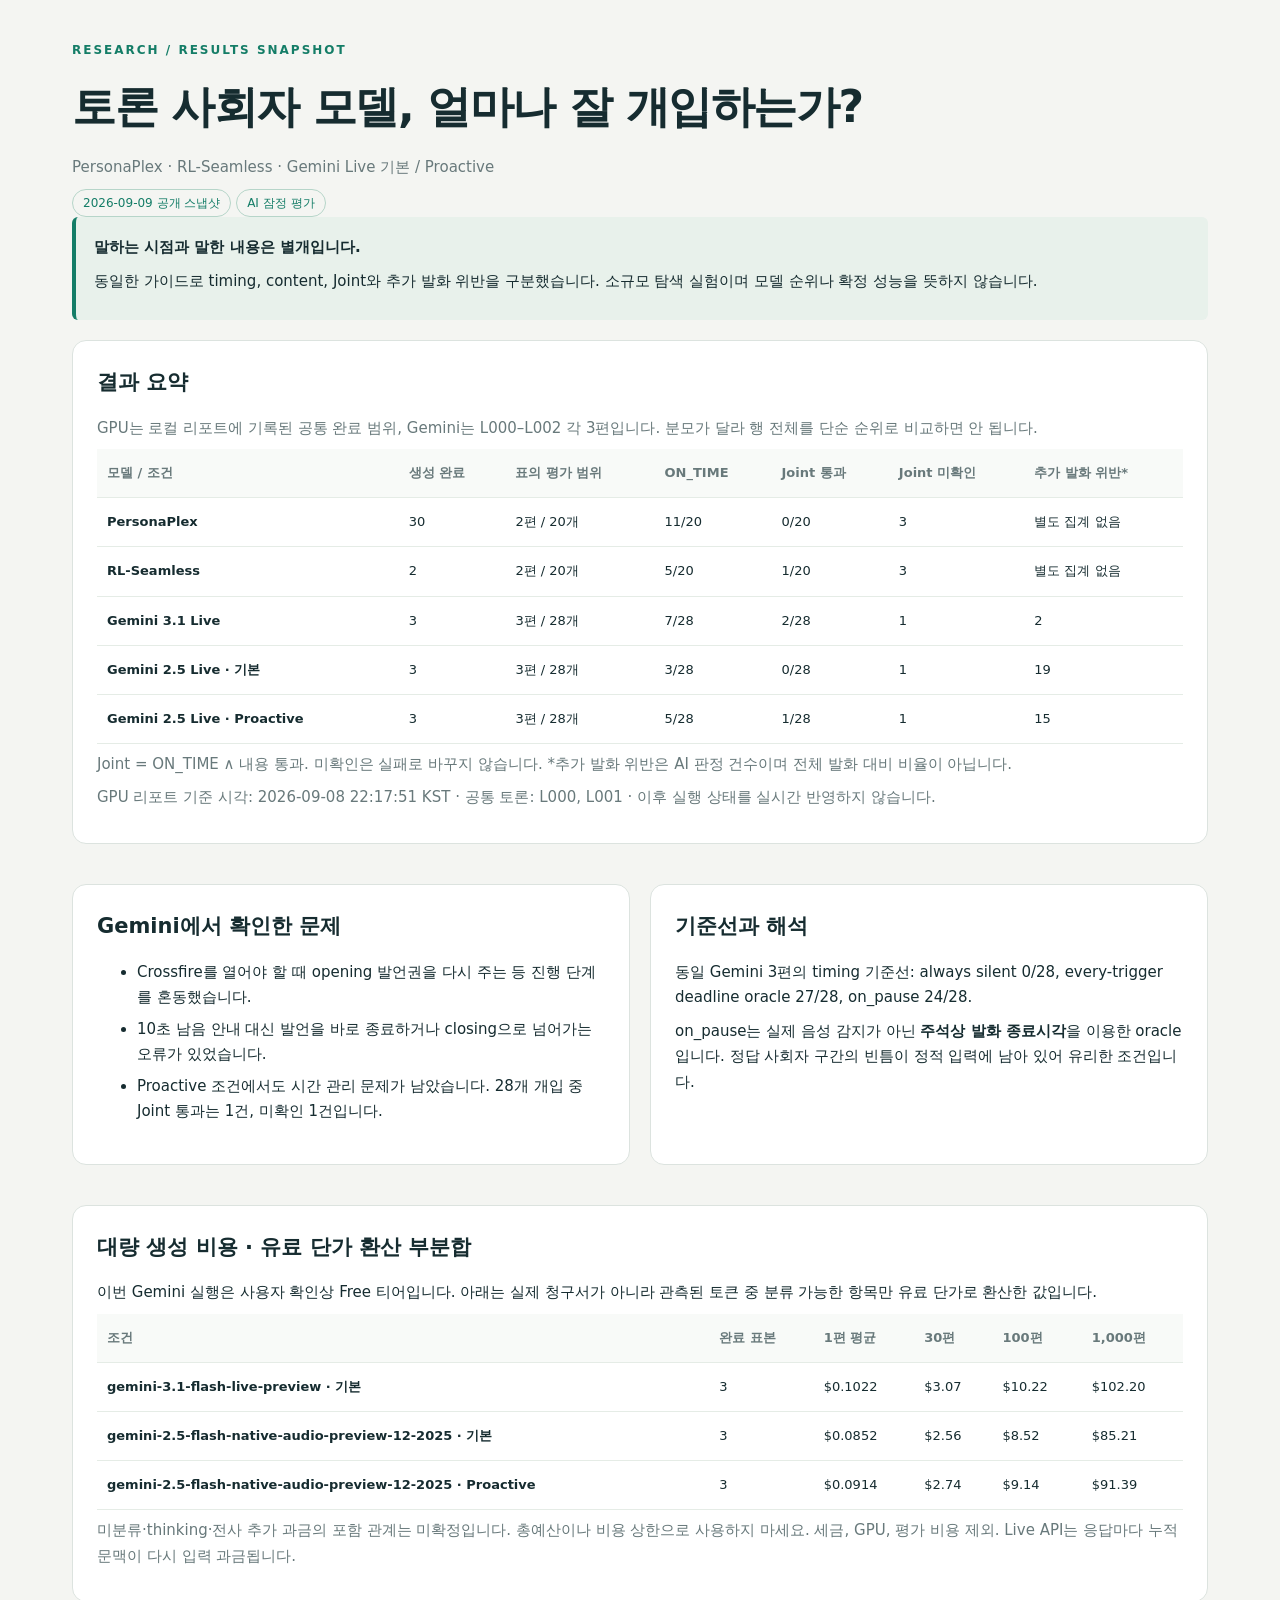
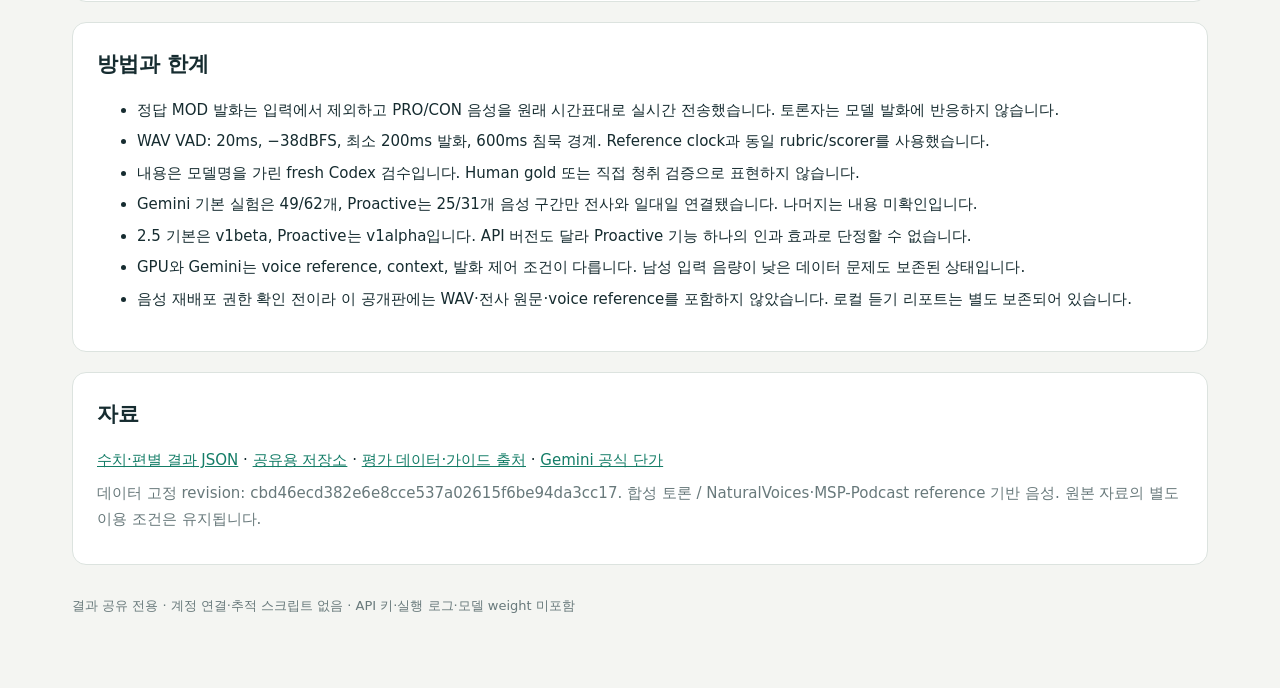
==== index.html @ c42e0017 "Publish provisional moderator evaluation results" ====
<!doctype html><html lang="ko"><head><meta charset="utf-8"><meta name="viewport" content="width=device-width,initial-scale=1"><meta name="description" content="토론 사회자 음성 모델 평가 결과: PersonaPlex, RL-Seamless, Gemini Live와 Proactive 비교"><title>Moderator Audio Eval · 연구 결과</title><style>
:root{color-scheme:light}*{box-sizing:border-box}body{margin:0;background:#f4f5f2;color:#162c30;font:15px/1.7 system-ui,-apple-system,sans-serif}main{max-width:1180px;margin:auto;padding:40px 22px}h1{font-size:clamp(28px,5vw,44px);letter-spacing:-1.4px;margin:10px 0}h2{font-size:21px;margin:0 0 15px}h3{margin:8px 0}.eyebrow{color:#147d67;letter-spacing:2px;font-size:12px;font-weight:800}.muted{color:#68797b}.panel{background:white;border:1px solid #dce3df;border-radius:14px;padding:24px;margin:20px 0}.notice{background:#e8f1eb;border-left:4px solid #147d67;padding:18px;border-radius:6px}.scroll{overflow:auto}table{border-collapse:collapse;width:100%;font-size:13px}th,td{text-align:left;padding:13px 10px;border-bottom:1px solid #e5ece6;white-space:nowrap}thead{color:#68797b;background:#f8faf8}.grid{display:grid;grid-template-columns:1fr 1fr;gap:20px}a{color:#147d67}p{margin:8px 0}li{margin:6px 0}.tag{display:inline-block;border:1px solid #b6d5c9;padding:3px 10px;border-radius:20px;font-size:12px;color:#147d67}footer{font-size:13px;color:#68797b;margin:30px 0}@media(max-width:700px){.grid{grid-template-columns:1fr}.panel{padding:17px}main{padding:24px 14px}}
</style></head><body><main><header><div class="eyebrow">RESEARCH / RESULTS SNAPSHOT</div><h1>토론 사회자 모델, 얼마나 잘 개입하는가?</h1><p class="muted">PersonaPlex · RL-Seamless · Gemini Live 기본 / Proactive</p><span class="tag">2026-09-09 공개 스냅샷</span> <span class="tag">AI 잠정 평가</span></header>
<section class="notice"><strong>말하는 시점과 말한 내용은 별개입니다.</strong><p>동일한 가이드로 timing, content, Joint와 추가 발화 위반을 구분했습니다. 소규모 탐색 실험이며 모델 순위나 확정 성능을 뜻하지 않습니다.</p></section>
<section class="panel"><h2>결과 요약</h2><p class="muted">GPU는 로컬 리포트에 기록된 공통 완료 범위, Gemini는 L000–L002 각 3편입니다. 분모가 달라 행 전체를 단순 순위로 비교하면 안 됩니다.</p><div class="scroll"><table><thead><tr><th>모델 / 조건</th><th>생성 완료</th><th>표의 평가 범위</th><th>ON_TIME</th><th>Joint 통과</th><th>Joint 미확인</th><th>추가 발화 위반*</th></tr></thead><tbody><tr><th>PersonaPlex</th><td>30</td><td>2편 / 20개</td><td>11/20</td><td>0/20</td><td>3</td><td>별도 집계 없음</td></tr><tr><th>RL-Seamless</th><td>2</td><td>2편 / 20개</td><td>5/20</td><td>1/20</td><td>3</td><td>별도 집계 없음</td></tr><tr><th>Gemini 3.1 Live</th><td>3</td><td>3편 / 28개</td><td>7/28</td><td>2/28</td><td>1</td><td>2</td></tr><tr><th>Gemini 2.5 Live · 기본</th><td>3</td><td>3편 / 28개</td><td>3/28</td><td>0/28</td><td>1</td><td>19</td></tr><tr><th>Gemini 2.5 Live · Proactive</th><td>3</td><td>3편 / 28개</td><td>5/28</td><td>1/28</td><td>1</td><td>15</td></tr></tbody></table></div><p class="muted">Joint = ON_TIME ∧ 내용 통과. 미확인은 실패로 바꾸지 않습니다. *추가 발화 위반은 AI 판정 건수이며 전체 발화 대비 비율이 아닙니다.</p><p class="muted">GPU 리포트 기준 시각: 2026-09-08 22:17:51 KST · 공통 토론: L000, L001 · 이후 실행 상태를 실시간 반영하지 않습니다.</p></section>
<div class="grid"><section class="panel"><h2>Gemini에서 확인한 문제</h2><ul><li>Crossfire를 열어야 할 때 opening 발언권을 다시 주는 등 진행 단계를 혼동했습니다.</li><li>10초 남음 안내 대신 발언을 바로 종료하거나 closing으로 넘어가는 오류가 있었습니다.</li><li>Proactive 조건에서도 시간 관리 문제가 남았습니다. 28개 개입 중 Joint 통과는 1건, 미확인 1건입니다.</li></ul></section><section class="panel"><h2>기준선과 해석</h2><p>동일 Gemini 3편의 timing 기준선: always silent 0/28, every-trigger deadline oracle 27/28, on_pause 24/28.</p><p>on_pause는 실제 음성 감지가 아닌 <strong>주석상 발화 종료시각</strong>을 이용한 oracle입니다. 정답 사회자 구간의 빈틈이 정적 입력에 남아 있어 유리한 조건입니다.</p></section></div>
<section class="panel"><h2>대량 생성 비용 · 유료 단가 환산 부분합</h2><p>이번 Gemini 실행은 사용자 확인상 Free 티어입니다. 아래는 실제 청구서가 아니라 관측된 토큰 중 분류 가능한 항목만 유료 단가로 환산한 값입니다.</p><div class="scroll"><table><thead><tr><th>조건</th><th>완료 표본</th><th>1편 평균</th><th>30편</th><th>100편</th><th>1,000편</th></tr></thead><tbody><tr><th>gemini-3.1-flash-live-preview · 기본</th><td>3</td><td>$0.1022</td><td>$3.07</td><td>$10.22</td><td>$102.20</td></tr><tr><th>gemini-2.5-flash-native-audio-preview-12-2025 · 기본</th><td>3</td><td>$0.0852</td><td>$2.56</td><td>$8.52</td><td>$85.21</td></tr><tr><th>gemini-2.5-flash-native-audio-preview-12-2025 · Proactive</th><td>3</td><td>$0.0914</td><td>$2.74</td><td>$9.14</td><td>$91.39</td></tr></tbody></table></div><p class="muted">미분류·thinking·전사 추가 과금의 포함 관계는 미확정입니다. 총예산이나 비용 상한으로 사용하지 마세요. 세금, GPU, 평가 비용 제외. Live API는 응답마다 누적 문맥이 다시 입력 과금됩니다.</p></section>
<section class="panel"><h2>방법과 한계</h2><ul><li>정답 MOD 발화는 입력에서 제외하고 PRO/CON 음성을 원래 시간표대로 실시간 전송했습니다. 토론자는 모델 발화에 반응하지 않습니다.</li><li>WAV VAD: 20ms, −38dBFS, 최소 200ms 발화, 600ms 침묵 경계. Reference clock과 동일 rubric/scorer를 사용했습니다.</li><li>내용은 모델명을 가린 fresh Codex 검수입니다. Human gold 또는 직접 청취 검증으로 표현하지 않습니다.</li><li>Gemini 기본 실험은 49/62개, Proactive는 25/31개 음성 구간만 전사와 일대일 연결됐습니다. 나머지는 내용 미확인입니다.</li><li>2.5 기본은 v1beta, Proactive는 v1alpha입니다. API 버전도 달라 Proactive 기능 하나의 인과 효과로 단정할 수 없습니다.</li><li>GPU와 Gemini는 voice reference, context, 발화 제어 조건이 다릅니다. 남성 입력 음량이 낮은 데이터 문제도 보존된 상태입니다.</li><li>음성 재배포 권한 확인 전이라 이 공개판에는 WAV·전사 원문·voice reference를 포함하지 않았습니다. 로컬 듣기 리포트는 별도 보존되어 있습니다.</li></ul></section>
<section class="panel"><h2>자료</h2><p><a href="results.json">수치·편별 결과 JSON</a> · <a href="https://github.com/yoonjune/moderator-audio-eval">공유용 저장소</a> · <a href="https://github.com/yoonjune/debate-taxonomy-generator">평가 데이터·가이드 출처</a> · <a href="https://ai.google.dev/gemini-api/docs/pricing">Gemini 공식 단가</a></p><p class="muted">데이터 고정 revision: cbd46ecd382e6e8cce537a02615f6be94da3cc17. 합성 토론 / NaturalVoices·MSP-Podcast reference 기반 음성. 원본 자료의 별도 이용 조건은 유지됩니다.</p></section><footer>결과 공유 전용 · 계정 연결·추적 스크립트 없음 · API 키·실행 로그·모델 weight 미포함</footer></main></body></html>
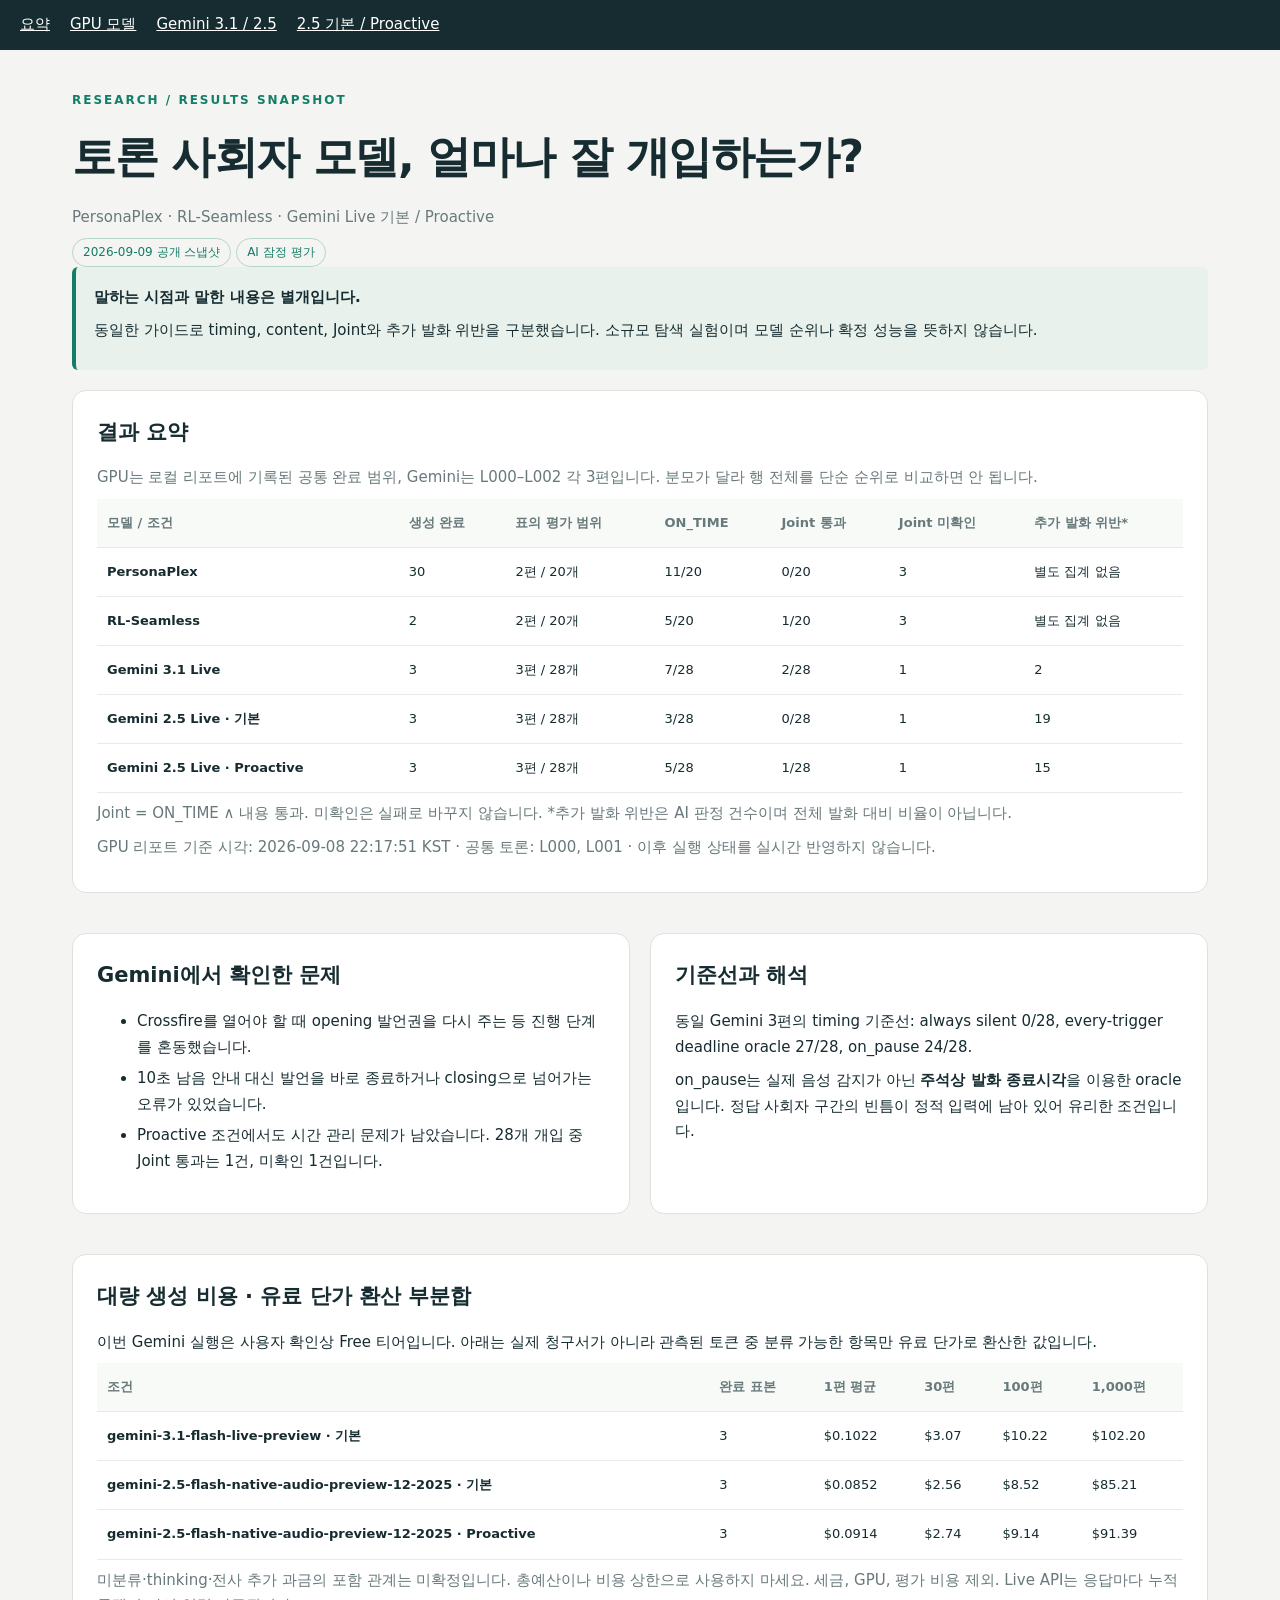
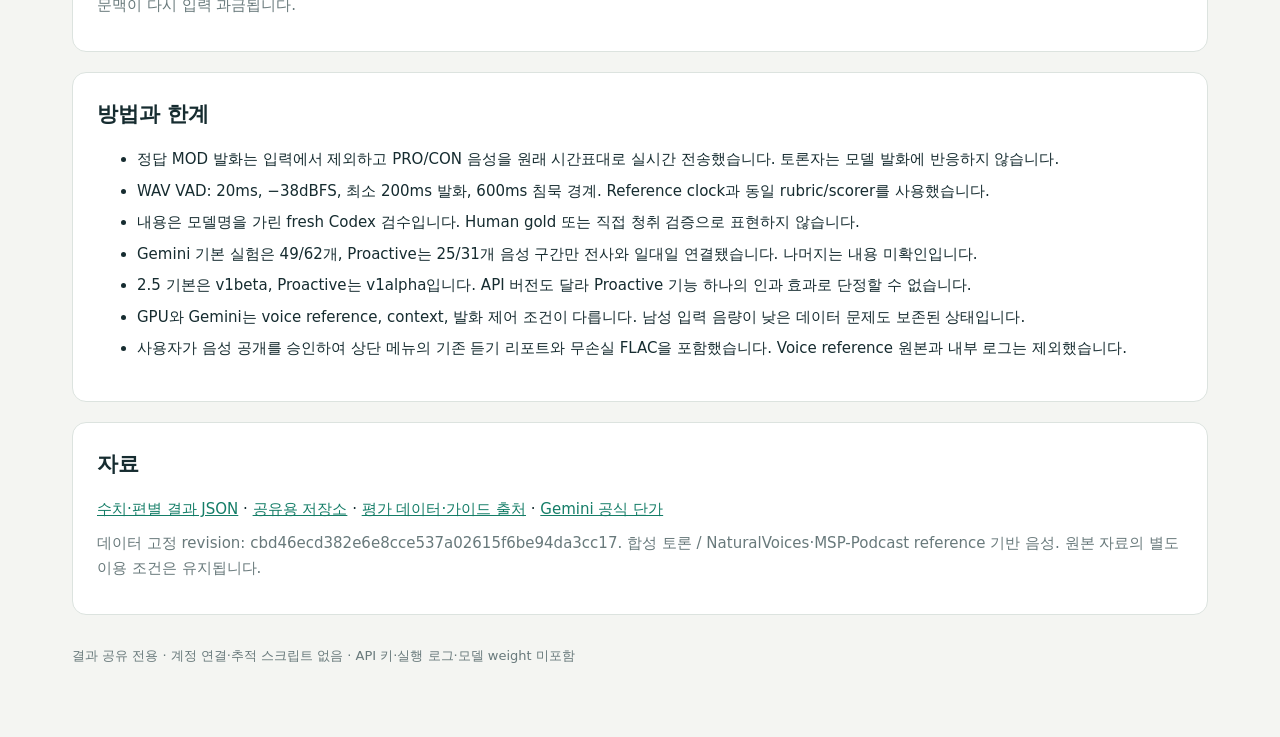
==== commit 474d01de: "Add audio listening reports with navigation and lossless playback assets" ====
--- a/index.html
+++ b/index.html
@@ -1,9 +1,9 @@
 <!doctype html><html lang="ko"><head><meta charset="utf-8"><meta name="viewport" content="width=device-width,initial-scale=1"><meta name="description" content="토론 사회자 음성 모델 평가 결과: PersonaPlex, RL-Seamless, Gemini Live와 Proactive 비교"><title>Moderator Audio Eval · 연구 결과</title><style>
 :root{color-scheme:light}*{box-sizing:border-box}body{margin:0;background:#f4f5f2;color:#162c30;font:15px/1.7 system-ui,-apple-system,sans-serif}main{max-width:1180px;margin:auto;padding:40px 22px}h1{font-size:clamp(28px,5vw,44px);letter-spacing:-1.4px;margin:10px 0}h2{font-size:21px;margin:0 0 15px}h3{margin:8px 0}.eyebrow{color:#147d67;letter-spacing:2px;font-size:12px;font-weight:800}.muted{color:#68797b}.panel{background:white;border:1px solid #dce3df;border-radius:14px;padding:24px;margin:20px 0}.notice{background:#e8f1eb;border-left:4px solid #147d67;padding:18px;border-radius:6px}.scroll{overflow:auto}table{border-collapse:collapse;width:100%;font-size:13px}th,td{text-align:left;padding:13px 10px;border-bottom:1px solid #e5ece6;white-space:nowrap}thead{color:#68797b;background:#f8faf8}.grid{display:grid;grid-template-columns:1fr 1fr;gap:20px}a{color:#147d67}p{margin:8px 0}li{margin:6px 0}.tag{display:inline-block;border:1px solid #b6d5c9;padding:3px 10px;border-radius:20px;font-size:12px;color:#147d67}footer{font-size:13px;color:#68797b;margin:30px 0}@media(max-width:700px){.grid{grid-template-columns:1fr}.panel{padding:17px}main{padding:24px 14px}}
-</style></head><body><main><header><div class="eyebrow">RESEARCH / RESULTS SNAPSHOT</div><h1>토론 사회자 모델, 얼마나 잘 개입하는가?</h1><p class="muted">PersonaPlex · RL-Seamless · Gemini Live 기본 / Proactive</p><span class="tag">2026-09-09 공개 스냅샷</span> <span class="tag">AI 잠정 평가</span></header>
+</style></head><body><nav style="padding:12px 20px;background:#162c30;display:flex;gap:20px;flex-wrap:wrap"><a style="color:white" href="index.html">요약</a><a style="color:white" href="gpu.html">GPU 모델</a><a style="color:white" href="gemini.html">Gemini 3.1 / 2.5</a><a style="color:white" href="proactive.html">2.5 기본 / Proactive</a></nav><main><header><div class="eyebrow">RESEARCH / RESULTS SNAPSHOT</div><h1>토론 사회자 모델, 얼마나 잘 개입하는가?</h1><p class="muted">PersonaPlex · RL-Seamless · Gemini Live 기본 / Proactive</p><span class="tag">2026-09-09 공개 스냅샷</span> <span class="tag">AI 잠정 평가</span></header>
 <section class="notice"><strong>말하는 시점과 말한 내용은 별개입니다.</strong><p>동일한 가이드로 timing, content, Joint와 추가 발화 위반을 구분했습니다. 소규모 탐색 실험이며 모델 순위나 확정 성능을 뜻하지 않습니다.</p></section>
 <section class="panel"><h2>결과 요약</h2><p class="muted">GPU는 로컬 리포트에 기록된 공통 완료 범위, Gemini는 L000–L002 각 3편입니다. 분모가 달라 행 전체를 단순 순위로 비교하면 안 됩니다.</p><div class="scroll"><table><thead><tr><th>모델 / 조건</th><th>생성 완료</th><th>표의 평가 범위</th><th>ON_TIME</th><th>Joint 통과</th><th>Joint 미확인</th><th>추가 발화 위반*</th></tr></thead><tbody><tr><th>PersonaPlex</th><td>30</td><td>2편 / 20개</td><td>11/20</td><td>0/20</td><td>3</td><td>별도 집계 없음</td></tr><tr><th>RL-Seamless</th><td>2</td><td>2편 / 20개</td><td>5/20</td><td>1/20</td><td>3</td><td>별도 집계 없음</td></tr><tr><th>Gemini 3.1 Live</th><td>3</td><td>3편 / 28개</td><td>7/28</td><td>2/28</td><td>1</td><td>2</td></tr><tr><th>Gemini 2.5 Live · 기본</th><td>3</td><td>3편 / 28개</td><td>3/28</td><td>0/28</td><td>1</td><td>19</td></tr><tr><th>Gemini 2.5 Live · Proactive</th><td>3</td><td>3편 / 28개</td><td>5/28</td><td>1/28</td><td>1</td><td>15</td></tr></tbody></table></div><p class="muted">Joint = ON_TIME ∧ 내용 통과. 미확인은 실패로 바꾸지 않습니다. *추가 발화 위반은 AI 판정 건수이며 전체 발화 대비 비율이 아닙니다.</p><p class="muted">GPU 리포트 기준 시각: 2026-09-08 22:17:51 KST · 공통 토론: L000, L001 · 이후 실행 상태를 실시간 반영하지 않습니다.</p></section>
 <div class="grid"><section class="panel"><h2>Gemini에서 확인한 문제</h2><ul><li>Crossfire를 열어야 할 때 opening 발언권을 다시 주는 등 진행 단계를 혼동했습니다.</li><li>10초 남음 안내 대신 발언을 바로 종료하거나 closing으로 넘어가는 오류가 있었습니다.</li><li>Proactive 조건에서도 시간 관리 문제가 남았습니다. 28개 개입 중 Joint 통과는 1건, 미확인 1건입니다.</li></ul></section><section class="panel"><h2>기준선과 해석</h2><p>동일 Gemini 3편의 timing 기준선: always silent 0/28, every-trigger deadline oracle 27/28, on_pause 24/28.</p><p>on_pause는 실제 음성 감지가 아닌 <strong>주석상 발화 종료시각</strong>을 이용한 oracle입니다. 정답 사회자 구간의 빈틈이 정적 입력에 남아 있어 유리한 조건입니다.</p></section></div>
 <section class="panel"><h2>대량 생성 비용 · 유료 단가 환산 부분합</h2><p>이번 Gemini 실행은 사용자 확인상 Free 티어입니다. 아래는 실제 청구서가 아니라 관측된 토큰 중 분류 가능한 항목만 유료 단가로 환산한 값입니다.</p><div class="scroll"><table><thead><tr><th>조건</th><th>완료 표본</th><th>1편 평균</th><th>30편</th><th>100편</th><th>1,000편</th></tr></thead><tbody><tr><th>gemini-3.1-flash-live-preview · 기본</th><td>3</td><td>$0.1022</td><td>$3.07</td><td>$10.22</td><td>$102.20</td></tr><tr><th>gemini-2.5-flash-native-audio-preview-12-2025 · 기본</th><td>3</td><td>$0.0852</td><td>$2.56</td><td>$8.52</td><td>$85.21</td></tr><tr><th>gemini-2.5-flash-native-audio-preview-12-2025 · Proactive</th><td>3</td><td>$0.0914</td><td>$2.74</td><td>$9.14</td><td>$91.39</td></tr></tbody></table></div><p class="muted">미분류·thinking·전사 추가 과금의 포함 관계는 미확정입니다. 총예산이나 비용 상한으로 사용하지 마세요. 세금, GPU, 평가 비용 제외. Live API는 응답마다 누적 문맥이 다시 입력 과금됩니다.</p></section>
-<section class="panel"><h2>방법과 한계</h2><ul><li>정답 MOD 발화는 입력에서 제외하고 PRO/CON 음성을 원래 시간표대로 실시간 전송했습니다. 토론자는 모델 발화에 반응하지 않습니다.</li><li>WAV VAD: 20ms, −38dBFS, 최소 200ms 발화, 600ms 침묵 경계. Reference clock과 동일 rubric/scorer를 사용했습니다.</li><li>내용은 모델명을 가린 fresh Codex 검수입니다. Human gold 또는 직접 청취 검증으로 표현하지 않습니다.</li><li>Gemini 기본 실험은 49/62개, Proactive는 25/31개 음성 구간만 전사와 일대일 연결됐습니다. 나머지는 내용 미확인입니다.</li><li>2.5 기본은 v1beta, Proactive는 v1alpha입니다. API 버전도 달라 Proactive 기능 하나의 인과 효과로 단정할 수 없습니다.</li><li>GPU와 Gemini는 voice reference, context, 발화 제어 조건이 다릅니다. 남성 입력 음량이 낮은 데이터 문제도 보존된 상태입니다.</li><li>음성 재배포 권한 확인 전이라 이 공개판에는 WAV·전사 원문·voice reference를 포함하지 않았습니다. 로컬 듣기 리포트는 별도 보존되어 있습니다.</li></ul></section>
+<section class="panel"><h2>방법과 한계</h2><ul><li>정답 MOD 발화는 입력에서 제외하고 PRO/CON 음성을 원래 시간표대로 실시간 전송했습니다. 토론자는 모델 발화에 반응하지 않습니다.</li><li>WAV VAD: 20ms, −38dBFS, 최소 200ms 발화, 600ms 침묵 경계. Reference clock과 동일 rubric/scorer를 사용했습니다.</li><li>내용은 모델명을 가린 fresh Codex 검수입니다. Human gold 또는 직접 청취 검증으로 표현하지 않습니다.</li><li>Gemini 기본 실험은 49/62개, Proactive는 25/31개 음성 구간만 전사와 일대일 연결됐습니다. 나머지는 내용 미확인입니다.</li><li>2.5 기본은 v1beta, Proactive는 v1alpha입니다. API 버전도 달라 Proactive 기능 하나의 인과 효과로 단정할 수 없습니다.</li><li>GPU와 Gemini는 voice reference, context, 발화 제어 조건이 다릅니다. 남성 입력 음량이 낮은 데이터 문제도 보존된 상태입니다.</li><li>사용자가 음성 공개를 승인하여 상단 메뉴의 기존 듣기 리포트와 무손실 FLAC을 포함했습니다. Voice reference 원본과 내부 로그는 제외했습니다.</li></ul></section>
 <section class="panel"><h2>자료</h2><p><a href="results.json">수치·편별 결과 JSON</a> · <a href="https://github.com/yoonjune/moderator-audio-eval">공유용 저장소</a> · <a href="https://github.com/yoonjune/debate-taxonomy-generator">평가 데이터·가이드 출처</a> · <a href="https://ai.google.dev/gemini-api/docs/pricing">Gemini 공식 단가</a></p><p class="muted">데이터 고정 revision: cbd46ecd382e6e8cce537a02615f6be94da3cc17. 합성 토론 / NaturalVoices·MSP-Podcast reference 기반 음성. 원본 자료의 별도 이용 조건은 유지됩니다.</p></section><footer>결과 공유 전용 · 계정 연결·추적 스크립트 없음 · API 키·실행 로그·모델 weight 미포함</footer></main></body></html>
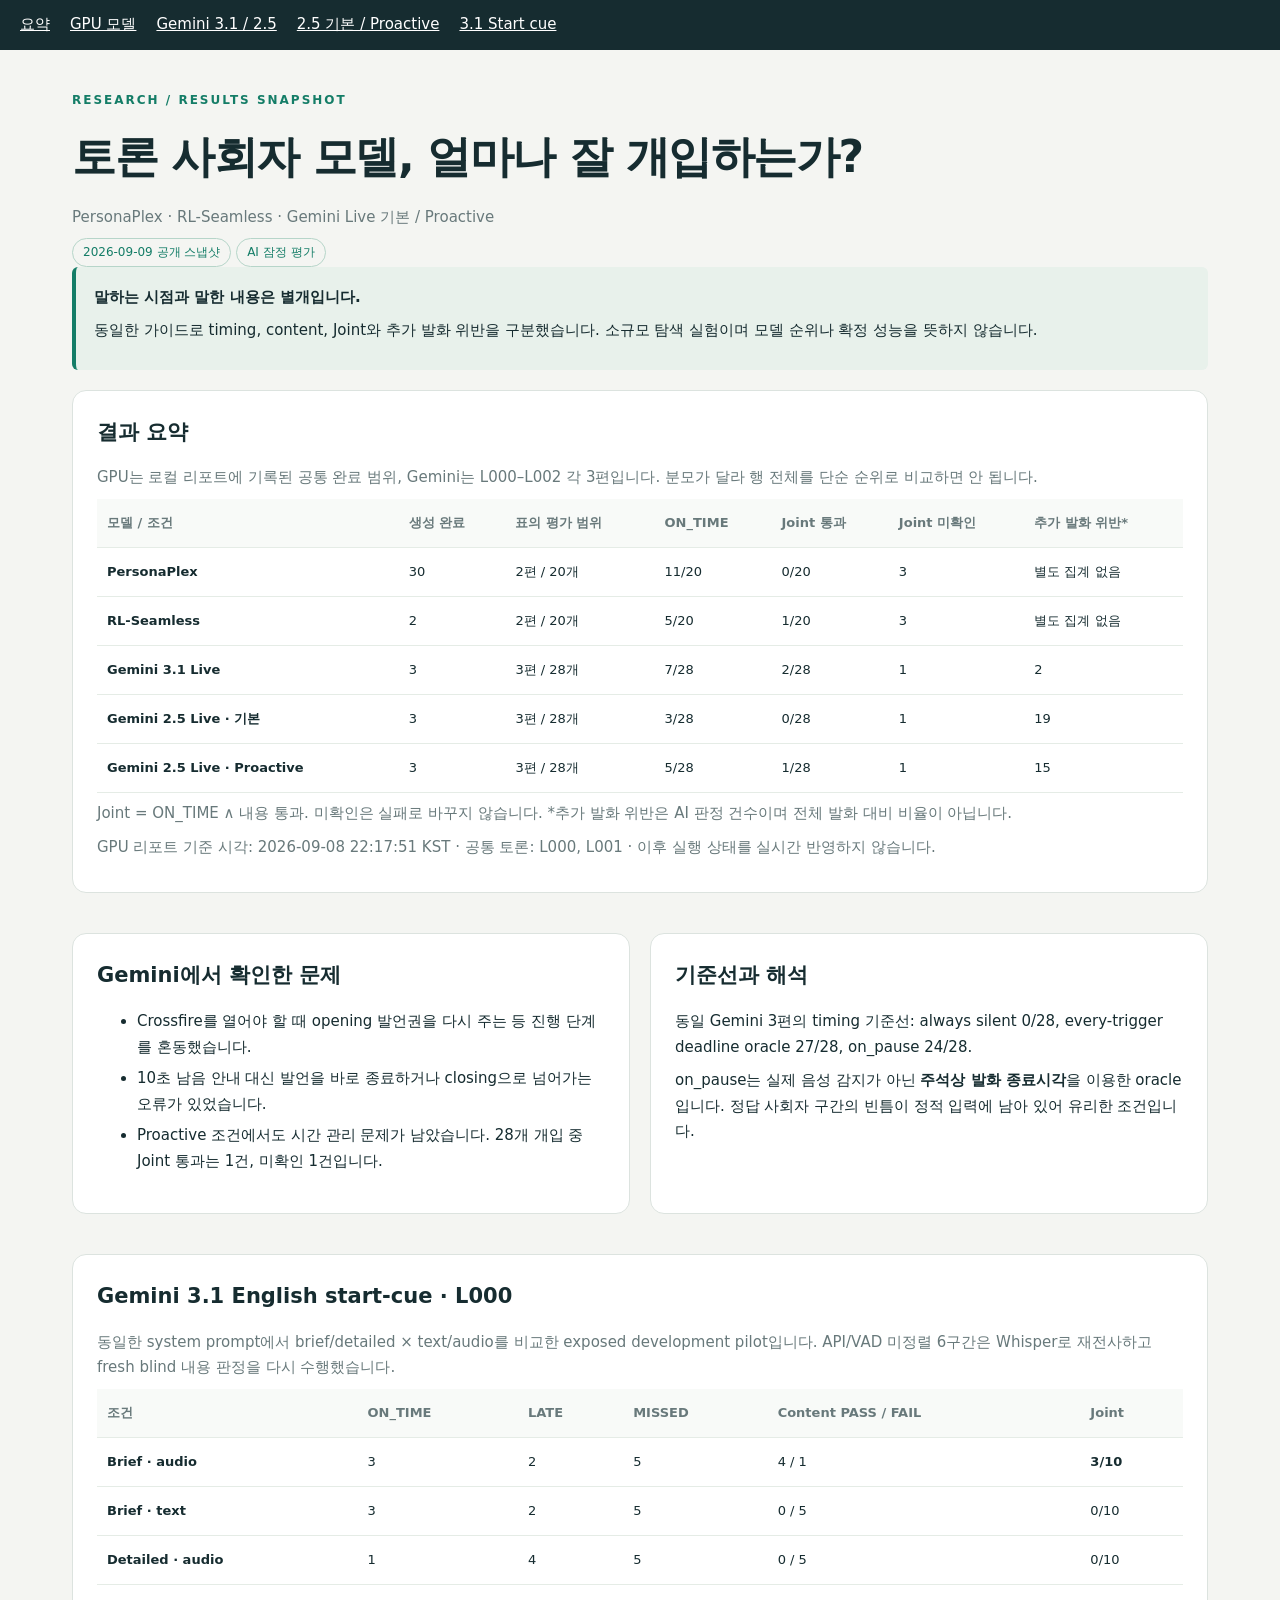
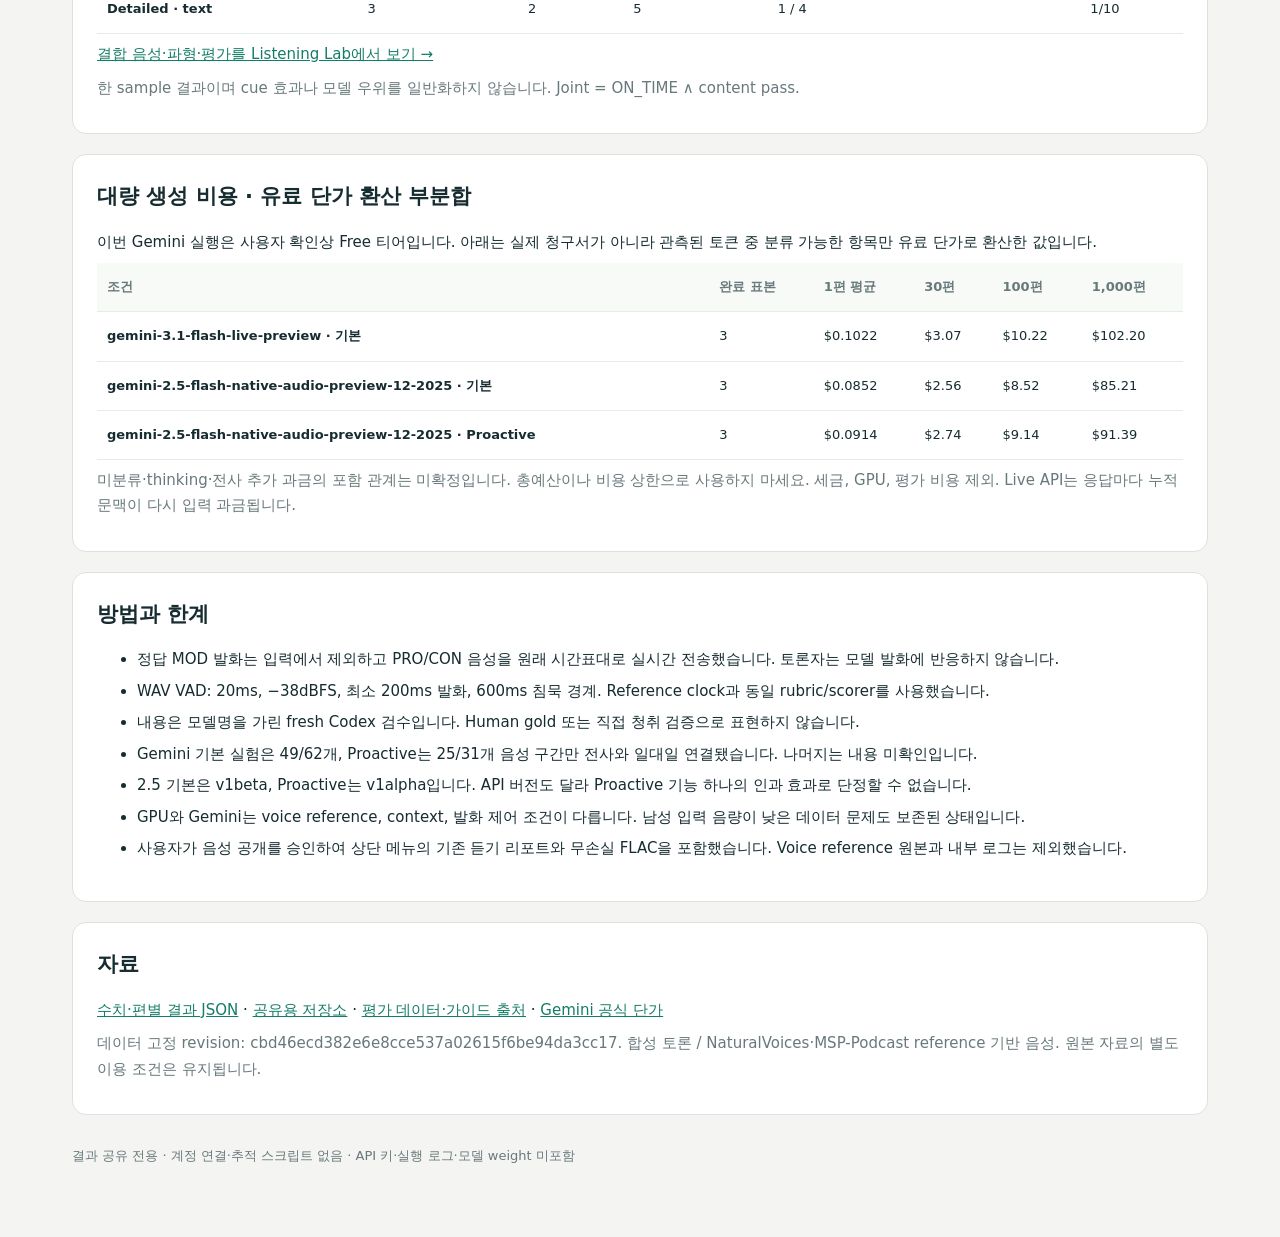
==== commit 73a44c1b: "Add Gemini start-cue listening report" ====
--- a/index.html
+++ b/index.html
@@ -1,9 +1,9 @@
 <!doctype html><html lang="ko"><head><meta charset="utf-8"><meta name="viewport" content="width=device-width,initial-scale=1"><meta name="description" content="토론 사회자 음성 모델 평가 결과: PersonaPlex, RL-Seamless, Gemini Live와 Proactive 비교"><title>Moderator Audio Eval · 연구 결과</title><style>
 :root{color-scheme:light}*{box-sizing:border-box}body{margin:0;background:#f4f5f2;color:#162c30;font:15px/1.7 system-ui,-apple-system,sans-serif}main{max-width:1180px;margin:auto;padding:40px 22px}h1{font-size:clamp(28px,5vw,44px);letter-spacing:-1.4px;margin:10px 0}h2{font-size:21px;margin:0 0 15px}h3{margin:8px 0}.eyebrow{color:#147d67;letter-spacing:2px;font-size:12px;font-weight:800}.muted{color:#68797b}.panel{background:white;border:1px solid #dce3df;border-radius:14px;padding:24px;margin:20px 0}.notice{background:#e8f1eb;border-left:4px solid #147d67;padding:18px;border-radius:6px}.scroll{overflow:auto}table{border-collapse:collapse;width:100%;font-size:13px}th,td{text-align:left;padding:13px 10px;border-bottom:1px solid #e5ece6;white-space:nowrap}thead{color:#68797b;background:#f8faf8}.grid{display:grid;grid-template-columns:1fr 1fr;gap:20px}a{color:#147d67}p{margin:8px 0}li{margin:6px 0}.tag{display:inline-block;border:1px solid #b6d5c9;padding:3px 10px;border-radius:20px;font-size:12px;color:#147d67}footer{font-size:13px;color:#68797b;margin:30px 0}@media(max-width:700px){.grid{grid-template-columns:1fr}.panel{padding:17px}main{padding:24px 14px}}
-</style></head><body><nav style="padding:12px 20px;background:#162c30;display:flex;gap:20px;flex-wrap:wrap"><a style="color:white" href="index.html">요약</a><a style="color:white" href="gpu.html">GPU 모델</a><a style="color:white" href="gemini.html">Gemini 3.1 / 2.5</a><a style="color:white" href="proactive.html">2.5 기본 / Proactive</a></nav><main><header><div class="eyebrow">RESEARCH / RESULTS SNAPSHOT</div><h1>토론 사회자 모델, 얼마나 잘 개입하는가?</h1><p class="muted">PersonaPlex · RL-Seamless · Gemini Live 기본 / Proactive</p><span class="tag">2026-09-09 공개 스냅샷</span> <span class="tag">AI 잠정 평가</span></header>
+</style></head><body><nav style="padding:12px 20px;background:#162c30;display:flex;gap:20px;flex-wrap:wrap"><a style="color:white" href="index.html">요약</a><a style="color:white" href="gpu.html">GPU 모델</a><a style="color:white" href="gemini.html">Gemini 3.1 / 2.5</a><a style="color:white" href="proactive.html">2.5 기본 / Proactive</a><a style="color:white" href="startcue.html">3.1 Start cue</a></nav><main><header><div class="eyebrow">RESEARCH / RESULTS SNAPSHOT</div><h1>토론 사회자 모델, 얼마나 잘 개입하는가?</h1><p class="muted">PersonaPlex · RL-Seamless · Gemini Live 기본 / Proactive</p><span class="tag">2026-09-09 공개 스냅샷</span> <span class="tag">AI 잠정 평가</span></header>
 <section class="notice"><strong>말하는 시점과 말한 내용은 별개입니다.</strong><p>동일한 가이드로 timing, content, Joint와 추가 발화 위반을 구분했습니다. 소규모 탐색 실험이며 모델 순위나 확정 성능을 뜻하지 않습니다.</p></section>
 <section class="panel"><h2>결과 요약</h2><p class="muted">GPU는 로컬 리포트에 기록된 공통 완료 범위, Gemini는 L000–L002 각 3편입니다. 분모가 달라 행 전체를 단순 순위로 비교하면 안 됩니다.</p><div class="scroll"><table><thead><tr><th>모델 / 조건</th><th>생성 완료</th><th>표의 평가 범위</th><th>ON_TIME</th><th>Joint 통과</th><th>Joint 미확인</th><th>추가 발화 위반*</th></tr></thead><tbody><tr><th>PersonaPlex</th><td>30</td><td>2편 / 20개</td><td>11/20</td><td>0/20</td><td>3</td><td>별도 집계 없음</td></tr><tr><th>RL-Seamless</th><td>2</td><td>2편 / 20개</td><td>5/20</td><td>1/20</td><td>3</td><td>별도 집계 없음</td></tr><tr><th>Gemini 3.1 Live</th><td>3</td><td>3편 / 28개</td><td>7/28</td><td>2/28</td><td>1</td><td>2</td></tr><tr><th>Gemini 2.5 Live · 기본</th><td>3</td><td>3편 / 28개</td><td>3/28</td><td>0/28</td><td>1</td><td>19</td></tr><tr><th>Gemini 2.5 Live · Proactive</th><td>3</td><td>3편 / 28개</td><td>5/28</td><td>1/28</td><td>1</td><td>15</td></tr></tbody></table></div><p class="muted">Joint = ON_TIME ∧ 내용 통과. 미확인은 실패로 바꾸지 않습니다. *추가 발화 위반은 AI 판정 건수이며 전체 발화 대비 비율이 아닙니다.</p><p class="muted">GPU 리포트 기준 시각: 2026-09-08 22:17:51 KST · 공통 토론: L000, L001 · 이후 실행 상태를 실시간 반영하지 않습니다.</p></section>
 <div class="grid"><section class="panel"><h2>Gemini에서 확인한 문제</h2><ul><li>Crossfire를 열어야 할 때 opening 발언권을 다시 주는 등 진행 단계를 혼동했습니다.</li><li>10초 남음 안내 대신 발언을 바로 종료하거나 closing으로 넘어가는 오류가 있었습니다.</li><li>Proactive 조건에서도 시간 관리 문제가 남았습니다. 28개 개입 중 Joint 통과는 1건, 미확인 1건입니다.</li></ul></section><section class="panel"><h2>기준선과 해석</h2><p>동일 Gemini 3편의 timing 기준선: always silent 0/28, every-trigger deadline oracle 27/28, on_pause 24/28.</p><p>on_pause는 실제 음성 감지가 아닌 <strong>주석상 발화 종료시각</strong>을 이용한 oracle입니다. 정답 사회자 구간의 빈틈이 정적 입력에 남아 있어 유리한 조건입니다.</p></section></div>
-<section class="panel"><h2>대량 생성 비용 · 유료 단가 환산 부분합</h2><p>이번 Gemini 실행은 사용자 확인상 Free 티어입니다. 아래는 실제 청구서가 아니라 관측된 토큰 중 분류 가능한 항목만 유료 단가로 환산한 값입니다.</p><div class="scroll"><table><thead><tr><th>조건</th><th>완료 표본</th><th>1편 평균</th><th>30편</th><th>100편</th><th>1,000편</th></tr></thead><tbody><tr><th>gemini-3.1-flash-live-preview · 기본</th><td>3</td><td>$0.1022</td><td>$3.07</td><td>$10.22</td><td>$102.20</td></tr><tr><th>gemini-2.5-flash-native-audio-preview-12-2025 · 기본</th><td>3</td><td>$0.0852</td><td>$2.56</td><td>$8.52</td><td>$85.21</td></tr><tr><th>gemini-2.5-flash-native-audio-preview-12-2025 · Proactive</th><td>3</td><td>$0.0914</td><td>$2.74</td><td>$9.14</td><td>$91.39</td></tr></tbody></table></div><p class="muted">미분류·thinking·전사 추가 과금의 포함 관계는 미확정입니다. 총예산이나 비용 상한으로 사용하지 마세요. 세금, GPU, 평가 비용 제외. Live API는 응답마다 누적 문맥이 다시 입력 과금됩니다.</p></section>
+<!-- STARTCUE_SECTION --><section class="panel"><h2>Gemini 3.1 English start-cue · L000</h2><p class="muted">동일한 system prompt에서 brief/detailed × text/audio를 비교한 exposed development pilot입니다. API/VAD 미정렬 6구간은 Whisper로 재전사하고 fresh blind 내용 판정을 다시 수행했습니다.</p><div class="scroll"><table><thead><tr><th>조건</th><th>ON_TIME</th><th>LATE</th><th>MISSED</th><th>Content PASS / FAIL</th><th>Joint</th></tr></thead><tbody><tr><th>Brief · audio</th><td>3</td><td>2</td><td>5</td><td>4 / 1</td><td><strong>3/10</strong></td></tr><tr><th>Brief · text</th><td>3</td><td>2</td><td>5</td><td>0 / 5</td><td>0/10</td></tr><tr><th>Detailed · audio</th><td>1</td><td>4</td><td>5</td><td>0 / 5</td><td>0/10</td></tr><tr><th>Detailed · text</th><td>3</td><td>2</td><td>5</td><td>1 / 4</td><td>1/10</td></tr></tbody></table></div><p><a href="startcue.html">결합 음성·파형·평가를 Listening Lab에서 보기 →</a></p><p class="muted">한 sample 결과이며 cue 효과나 모델 우위를 일반화하지 않습니다. Joint = ON_TIME ∧ content pass.</p></section><section class="panel"><h2>대량 생성 비용 · 유료 단가 환산 부분합</h2><p>이번 Gemini 실행은 사용자 확인상 Free 티어입니다. 아래는 실제 청구서가 아니라 관측된 토큰 중 분류 가능한 항목만 유료 단가로 환산한 값입니다.</p><div class="scroll"><table><thead><tr><th>조건</th><th>완료 표본</th><th>1편 평균</th><th>30편</th><th>100편</th><th>1,000편</th></tr></thead><tbody><tr><th>gemini-3.1-flash-live-preview · 기본</th><td>3</td><td>$0.1022</td><td>$3.07</td><td>$10.22</td><td>$102.20</td></tr><tr><th>gemini-2.5-flash-native-audio-preview-12-2025 · 기본</th><td>3</td><td>$0.0852</td><td>$2.56</td><td>$8.52</td><td>$85.21</td></tr><tr><th>gemini-2.5-flash-native-audio-preview-12-2025 · Proactive</th><td>3</td><td>$0.0914</td><td>$2.74</td><td>$9.14</td><td>$91.39</td></tr></tbody></table></div><p class="muted">미분류·thinking·전사 추가 과금의 포함 관계는 미확정입니다. 총예산이나 비용 상한으로 사용하지 마세요. 세금, GPU, 평가 비용 제외. Live API는 응답마다 누적 문맥이 다시 입력 과금됩니다.</p></section>
 <section class="panel"><h2>방법과 한계</h2><ul><li>정답 MOD 발화는 입력에서 제외하고 PRO/CON 음성을 원래 시간표대로 실시간 전송했습니다. 토론자는 모델 발화에 반응하지 않습니다.</li><li>WAV VAD: 20ms, −38dBFS, 최소 200ms 발화, 600ms 침묵 경계. Reference clock과 동일 rubric/scorer를 사용했습니다.</li><li>내용은 모델명을 가린 fresh Codex 검수입니다. Human gold 또는 직접 청취 검증으로 표현하지 않습니다.</li><li>Gemini 기본 실험은 49/62개, Proactive는 25/31개 음성 구간만 전사와 일대일 연결됐습니다. 나머지는 내용 미확인입니다.</li><li>2.5 기본은 v1beta, Proactive는 v1alpha입니다. API 버전도 달라 Proactive 기능 하나의 인과 효과로 단정할 수 없습니다.</li><li>GPU와 Gemini는 voice reference, context, 발화 제어 조건이 다릅니다. 남성 입력 음량이 낮은 데이터 문제도 보존된 상태입니다.</li><li>사용자가 음성 공개를 승인하여 상단 메뉴의 기존 듣기 리포트와 무손실 FLAC을 포함했습니다. Voice reference 원본과 내부 로그는 제외했습니다.</li></ul></section>
 <section class="panel"><h2>자료</h2><p><a href="results.json">수치·편별 결과 JSON</a> · <a href="https://github.com/yoonjune/moderator-audio-eval">공유용 저장소</a> · <a href="https://github.com/yoonjune/debate-taxonomy-generator">평가 데이터·가이드 출처</a> · <a href="https://ai.google.dev/gemini-api/docs/pricing">Gemini 공식 단가</a></p><p class="muted">데이터 고정 revision: cbd46ecd382e6e8cce537a02615f6be94da3cc17. 합성 토론 / NaturalVoices·MSP-Podcast reference 기반 음성. 원본 자료의 별도 이용 조건은 유지됩니다.</p></section><footer>결과 공유 전용 · 계정 연결·추적 스크립트 없음 · API 키·실행 로그·모델 weight 미포함</footer></main></body></html>
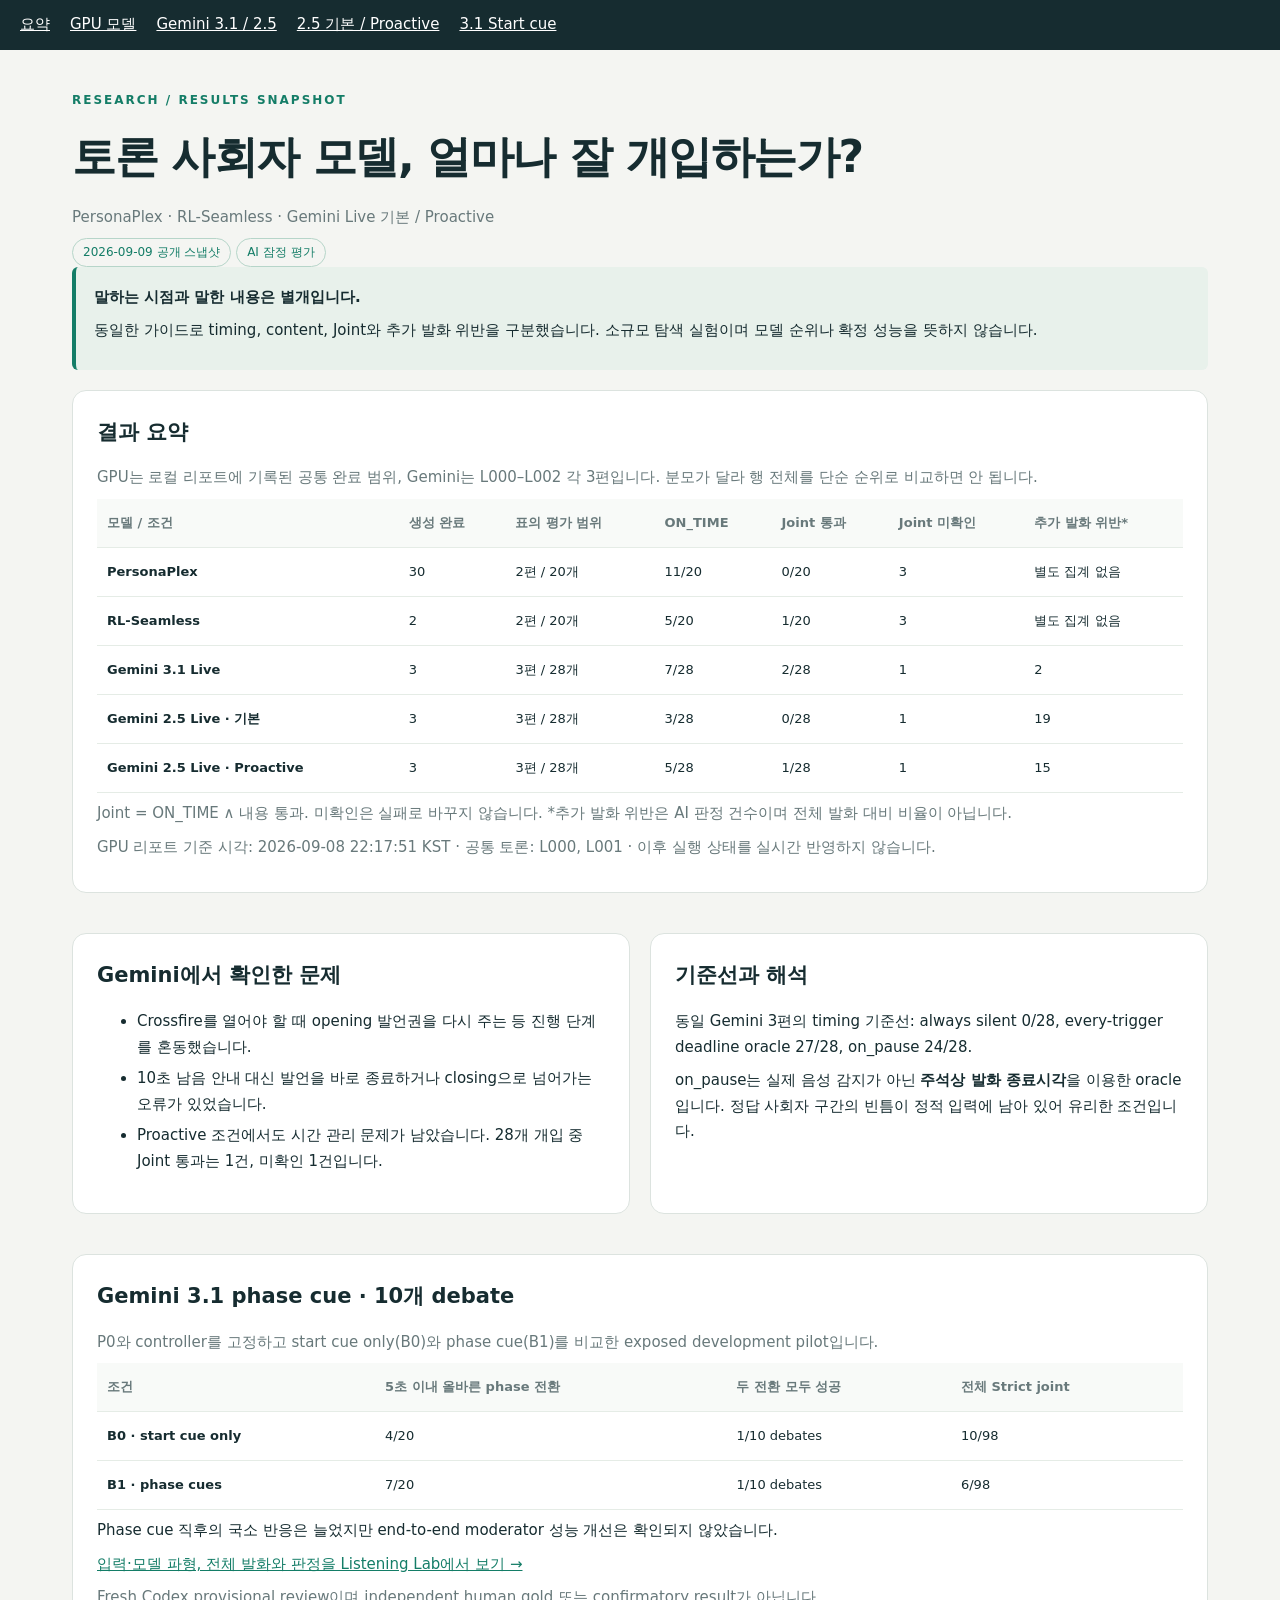
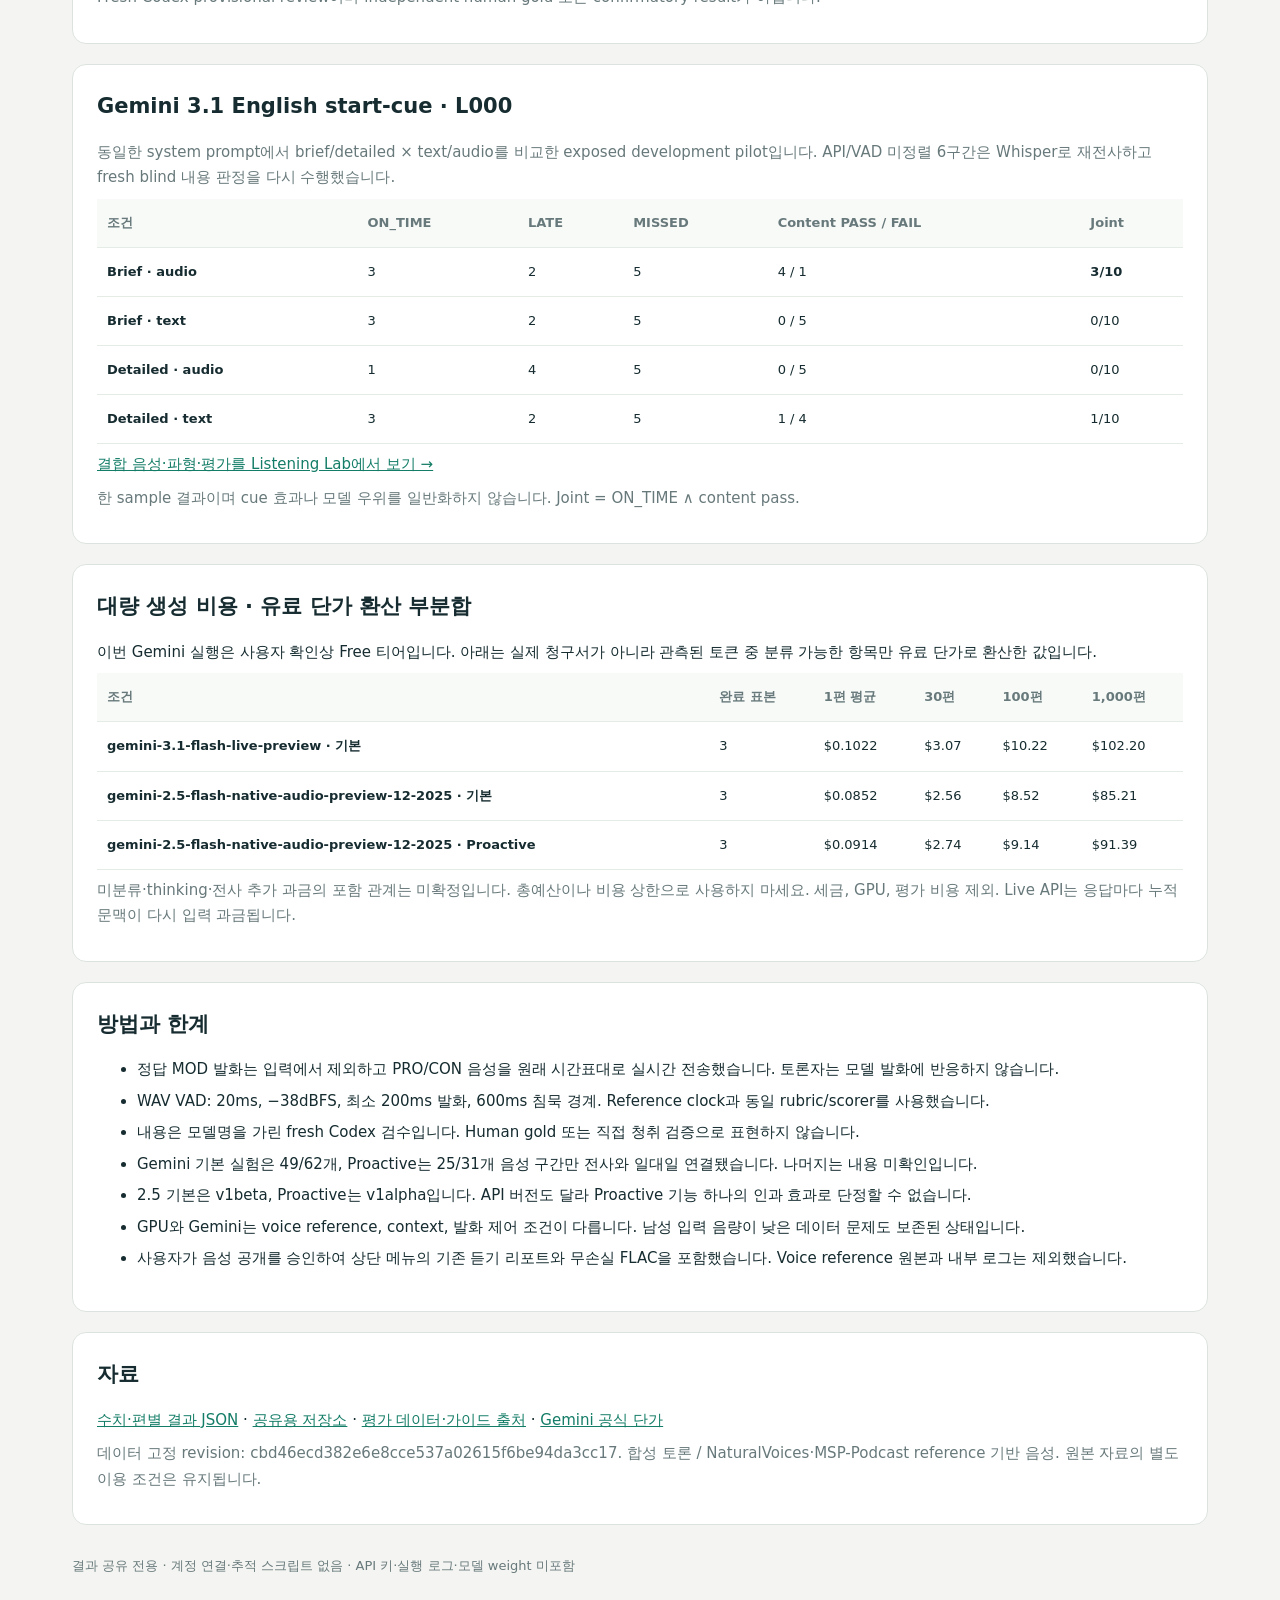
==== commit 9c655bcc: "Publish phase-cue moderator performance listening report" ====
--- a/index.html
+++ b/index.html
@@ -4,6 +4,6 @@
 <section class="notice"><strong>말하는 시점과 말한 내용은 별개입니다.</strong><p>동일한 가이드로 timing, content, Joint와 추가 발화 위반을 구분했습니다. 소규모 탐색 실험이며 모델 순위나 확정 성능을 뜻하지 않습니다.</p></section>
 <section class="panel"><h2>결과 요약</h2><p class="muted">GPU는 로컬 리포트에 기록된 공통 완료 범위, Gemini는 L000–L002 각 3편입니다. 분모가 달라 행 전체를 단순 순위로 비교하면 안 됩니다.</p><div class="scroll"><table><thead><tr><th>모델 / 조건</th><th>생성 완료</th><th>표의 평가 범위</th><th>ON_TIME</th><th>Joint 통과</th><th>Joint 미확인</th><th>추가 발화 위반*</th></tr></thead><tbody><tr><th>PersonaPlex</th><td>30</td><td>2편 / 20개</td><td>11/20</td><td>0/20</td><td>3</td><td>별도 집계 없음</td></tr><tr><th>RL-Seamless</th><td>2</td><td>2편 / 20개</td><td>5/20</td><td>1/20</td><td>3</td><td>별도 집계 없음</td></tr><tr><th>Gemini 3.1 Live</th><td>3</td><td>3편 / 28개</td><td>7/28</td><td>2/28</td><td>1</td><td>2</td></tr><tr><th>Gemini 2.5 Live · 기본</th><td>3</td><td>3편 / 28개</td><td>3/28</td><td>0/28</td><td>1</td><td>19</td></tr><tr><th>Gemini 2.5 Live · Proactive</th><td>3</td><td>3편 / 28개</td><td>5/28</td><td>1/28</td><td>1</td><td>15</td></tr></tbody></table></div><p class="muted">Joint = ON_TIME ∧ 내용 통과. 미확인은 실패로 바꾸지 않습니다. *추가 발화 위반은 AI 판정 건수이며 전체 발화 대비 비율이 아닙니다.</p><p class="muted">GPU 리포트 기준 시각: 2026-09-08 22:17:51 KST · 공통 토론: L000, L001 · 이후 실행 상태를 실시간 반영하지 않습니다.</p></section>
 <div class="grid"><section class="panel"><h2>Gemini에서 확인한 문제</h2><ul><li>Crossfire를 열어야 할 때 opening 발언권을 다시 주는 등 진행 단계를 혼동했습니다.</li><li>10초 남음 안내 대신 발언을 바로 종료하거나 closing으로 넘어가는 오류가 있었습니다.</li><li>Proactive 조건에서도 시간 관리 문제가 남았습니다. 28개 개입 중 Joint 통과는 1건, 미확인 1건입니다.</li></ul></section><section class="panel"><h2>기준선과 해석</h2><p>동일 Gemini 3편의 timing 기준선: always silent 0/28, every-trigger deadline oracle 27/28, on_pause 24/28.</p><p>on_pause는 실제 음성 감지가 아닌 <strong>주석상 발화 종료시각</strong>을 이용한 oracle입니다. 정답 사회자 구간의 빈틈이 정적 입력에 남아 있어 유리한 조건입니다.</p></section></div>
-<!-- STARTCUE_SECTION --><section class="panel"><h2>Gemini 3.1 English start-cue · L000</h2><p class="muted">동일한 system prompt에서 brief/detailed × text/audio를 비교한 exposed development pilot입니다. API/VAD 미정렬 6구간은 Whisper로 재전사하고 fresh blind 내용 판정을 다시 수행했습니다.</p><div class="scroll"><table><thead><tr><th>조건</th><th>ON_TIME</th><th>LATE</th><th>MISSED</th><th>Content PASS / FAIL</th><th>Joint</th></tr></thead><tbody><tr><th>Brief · audio</th><td>3</td><td>2</td><td>5</td><td>4 / 1</td><td><strong>3/10</strong></td></tr><tr><th>Brief · text</th><td>3</td><td>2</td><td>5</td><td>0 / 5</td><td>0/10</td></tr><tr><th>Detailed · audio</th><td>1</td><td>4</td><td>5</td><td>0 / 5</td><td>0/10</td></tr><tr><th>Detailed · text</th><td>3</td><td>2</td><td>5</td><td>1 / 4</td><td>1/10</td></tr></tbody></table></div><p><a href="startcue.html">결합 음성·파형·평가를 Listening Lab에서 보기 →</a></p><p class="muted">한 sample 결과이며 cue 효과나 모델 우위를 일반화하지 않습니다. Joint = ON_TIME ∧ content pass.</p></section><section class="panel"><h2>대량 생성 비용 · 유료 단가 환산 부분합</h2><p>이번 Gemini 실행은 사용자 확인상 Free 티어입니다. 아래는 실제 청구서가 아니라 관측된 토큰 중 분류 가능한 항목만 유료 단가로 환산한 값입니다.</p><div class="scroll"><table><thead><tr><th>조건</th><th>완료 표본</th><th>1편 평균</th><th>30편</th><th>100편</th><th>1,000편</th></tr></thead><tbody><tr><th>gemini-3.1-flash-live-preview · 기본</th><td>3</td><td>$0.1022</td><td>$3.07</td><td>$10.22</td><td>$102.20</td></tr><tr><th>gemini-2.5-flash-native-audio-preview-12-2025 · 기본</th><td>3</td><td>$0.0852</td><td>$2.56</td><td>$8.52</td><td>$85.21</td></tr><tr><th>gemini-2.5-flash-native-audio-preview-12-2025 · Proactive</th><td>3</td><td>$0.0914</td><td>$2.74</td><td>$9.14</td><td>$91.39</td></tr></tbody></table></div><p class="muted">미분류·thinking·전사 추가 과금의 포함 관계는 미확정입니다. 총예산이나 비용 상한으로 사용하지 마세요. 세금, GPU, 평가 비용 제외. Live API는 응답마다 누적 문맥이 다시 입력 과금됩니다.</p></section>
+<!-- PHASE_CUE_PERFORMANCE_SECTION --><section class="panel"><h2>Gemini 3.1 phase cue · 10개 debate</h2><p class="muted">P0와 controller를 고정하고 start cue only(B0)와 phase cue(B1)를 비교한 exposed development pilot입니다.</p><div class="scroll"><table><thead><tr><th>조건</th><th>5초 이내 올바른 phase 전환</th><th>두 전환 모두 성공</th><th>전체 Strict joint</th></tr></thead><tbody><tr><th>B0 · start cue only</th><td>4/20</td><td>1/10 debates</td><td>10/98</td></tr><tr><th>B1 · phase cues</th><td>7/20</td><td>1/10 debates</td><td>6/98</td></tr></tbody></table></div><p>Phase cue 직후의 국소 반응은 늘었지만 end-to-end moderator 성능 개선은 확인되지 않았습니다.</p><p><a href="phase-cue-performance.html">입력·모델 파형, 전체 발화와 판정을 Listening Lab에서 보기 →</a></p><p class="muted">Fresh Codex provisional review이며 independent human gold 또는 confirmatory result가 아닙니다.</p></section><!-- STARTCUE_SECTION --><section class="panel"><h2>Gemini 3.1 English start-cue · L000</h2><p class="muted">동일한 system prompt에서 brief/detailed × text/audio를 비교한 exposed development pilot입니다. API/VAD 미정렬 6구간은 Whisper로 재전사하고 fresh blind 내용 판정을 다시 수행했습니다.</p><div class="scroll"><table><thead><tr><th>조건</th><th>ON_TIME</th><th>LATE</th><th>MISSED</th><th>Content PASS / FAIL</th><th>Joint</th></tr></thead><tbody><tr><th>Brief · audio</th><td>3</td><td>2</td><td>5</td><td>4 / 1</td><td><strong>3/10</strong></td></tr><tr><th>Brief · text</th><td>3</td><td>2</td><td>5</td><td>0 / 5</td><td>0/10</td></tr><tr><th>Detailed · audio</th><td>1</td><td>4</td><td>5</td><td>0 / 5</td><td>0/10</td></tr><tr><th>Detailed · text</th><td>3</td><td>2</td><td>5</td><td>1 / 4</td><td>1/10</td></tr></tbody></table></div><p><a href="startcue.html">결합 음성·파형·평가를 Listening Lab에서 보기 →</a></p><p class="muted">한 sample 결과이며 cue 효과나 모델 우위를 일반화하지 않습니다. Joint = ON_TIME ∧ content pass.</p></section><section class="panel"><h2>대량 생성 비용 · 유료 단가 환산 부분합</h2><p>이번 Gemini 실행은 사용자 확인상 Free 티어입니다. 아래는 실제 청구서가 아니라 관측된 토큰 중 분류 가능한 항목만 유료 단가로 환산한 값입니다.</p><div class="scroll"><table><thead><tr><th>조건</th><th>완료 표본</th><th>1편 평균</th><th>30편</th><th>100편</th><th>1,000편</th></tr></thead><tbody><tr><th>gemini-3.1-flash-live-preview · 기본</th><td>3</td><td>$0.1022</td><td>$3.07</td><td>$10.22</td><td>$102.20</td></tr><tr><th>gemini-2.5-flash-native-audio-preview-12-2025 · 기본</th><td>3</td><td>$0.0852</td><td>$2.56</td><td>$8.52</td><td>$85.21</td></tr><tr><th>gemini-2.5-flash-native-audio-preview-12-2025 · Proactive</th><td>3</td><td>$0.0914</td><td>$2.74</td><td>$9.14</td><td>$91.39</td></tr></tbody></table></div><p class="muted">미분류·thinking·전사 추가 과금의 포함 관계는 미확정입니다. 총예산이나 비용 상한으로 사용하지 마세요. 세금, GPU, 평가 비용 제외. Live API는 응답마다 누적 문맥이 다시 입력 과금됩니다.</p></section>
 <section class="panel"><h2>방법과 한계</h2><ul><li>정답 MOD 발화는 입력에서 제외하고 PRO/CON 음성을 원래 시간표대로 실시간 전송했습니다. 토론자는 모델 발화에 반응하지 않습니다.</li><li>WAV VAD: 20ms, −38dBFS, 최소 200ms 발화, 600ms 침묵 경계. Reference clock과 동일 rubric/scorer를 사용했습니다.</li><li>내용은 모델명을 가린 fresh Codex 검수입니다. Human gold 또는 직접 청취 검증으로 표현하지 않습니다.</li><li>Gemini 기본 실험은 49/62개, Proactive는 25/31개 음성 구간만 전사와 일대일 연결됐습니다. 나머지는 내용 미확인입니다.</li><li>2.5 기본은 v1beta, Proactive는 v1alpha입니다. API 버전도 달라 Proactive 기능 하나의 인과 효과로 단정할 수 없습니다.</li><li>GPU와 Gemini는 voice reference, context, 발화 제어 조건이 다릅니다. 남성 입력 음량이 낮은 데이터 문제도 보존된 상태입니다.</li><li>사용자가 음성 공개를 승인하여 상단 메뉴의 기존 듣기 리포트와 무손실 FLAC을 포함했습니다. Voice reference 원본과 내부 로그는 제외했습니다.</li></ul></section>
 <section class="panel"><h2>자료</h2><p><a href="results.json">수치·편별 결과 JSON</a> · <a href="https://github.com/yoonjune/moderator-audio-eval">공유용 저장소</a> · <a href="https://github.com/yoonjune/debate-taxonomy-generator">평가 데이터·가이드 출처</a> · <a href="https://ai.google.dev/gemini-api/docs/pricing">Gemini 공식 단가</a></p><p class="muted">데이터 고정 revision: cbd46ecd382e6e8cce537a02615f6be94da3cc17. 합성 토론 / NaturalVoices·MSP-Podcast reference 기반 음성. 원본 자료의 별도 이용 조건은 유지됩니다.</p></section><footer>결과 공유 전용 · 계정 연결·추적 스크립트 없음 · API 키·실행 로그·모델 weight 미포함</footer></main></body></html>
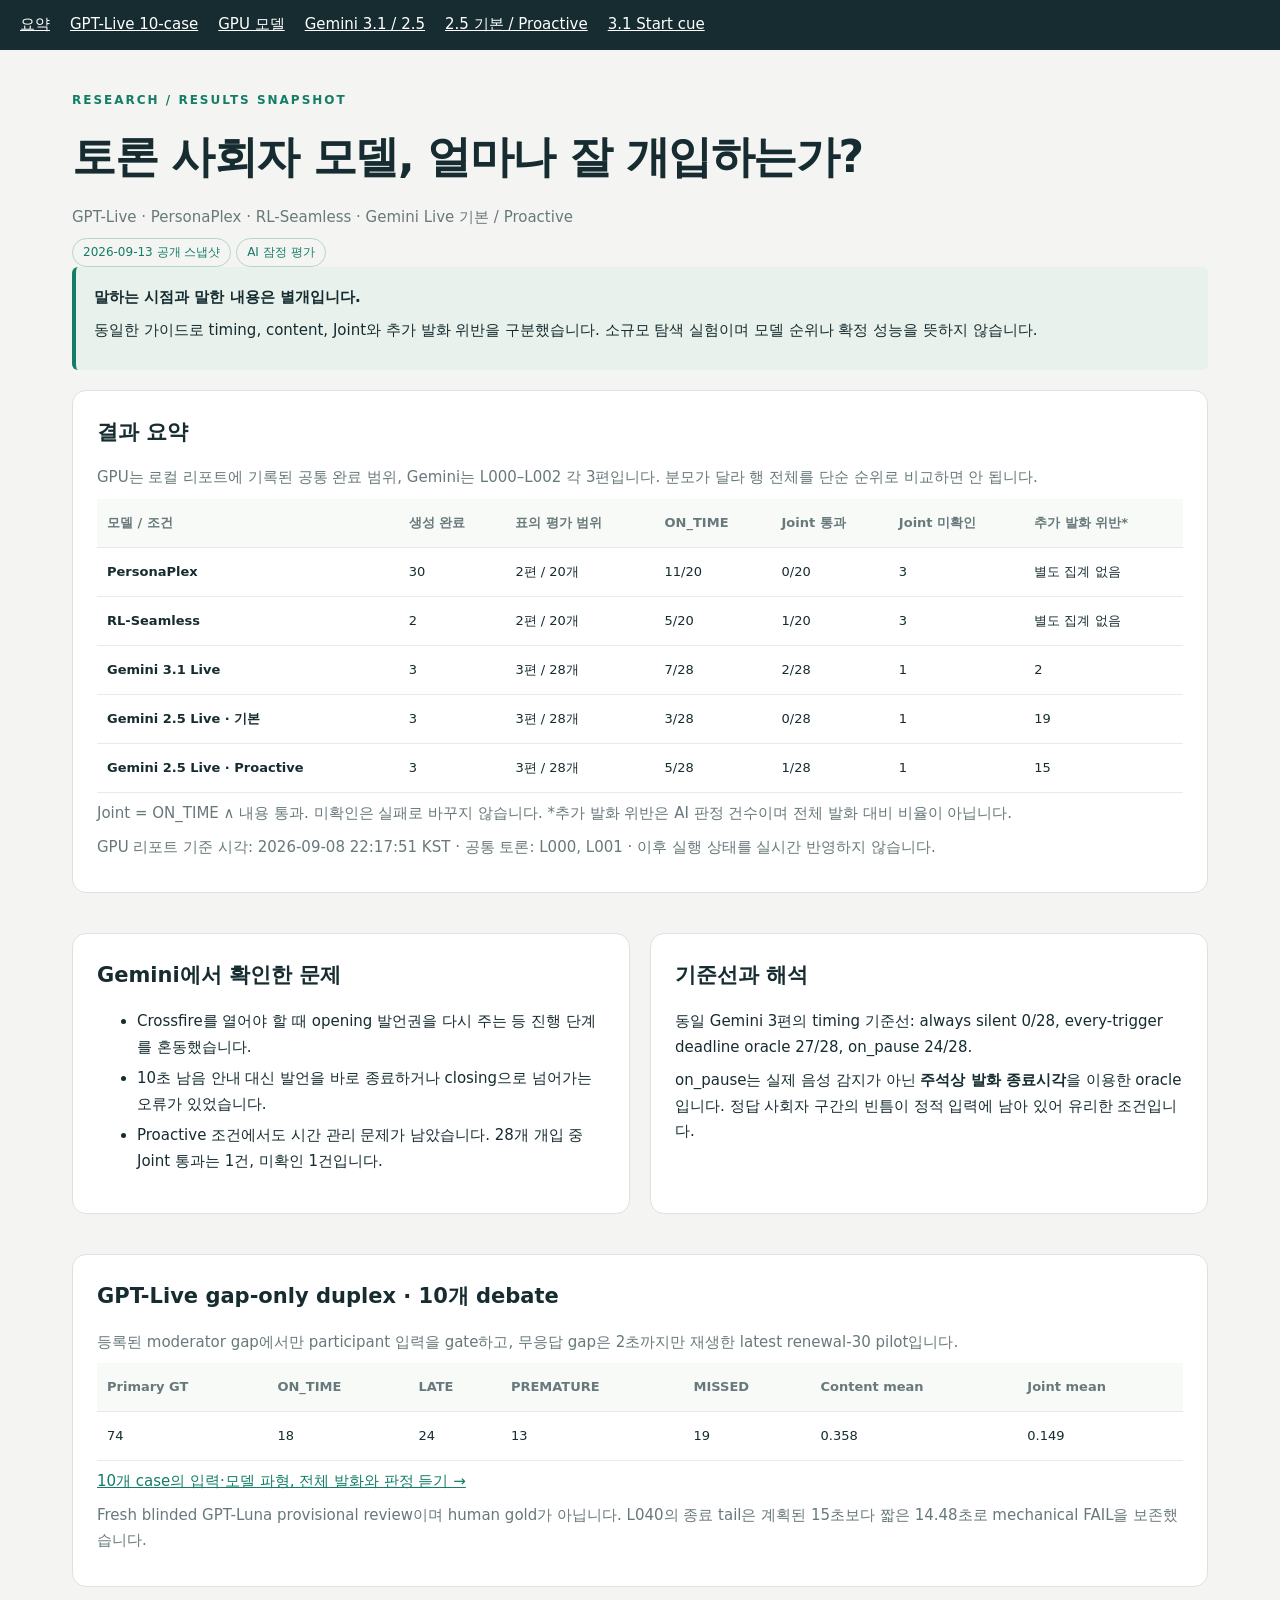
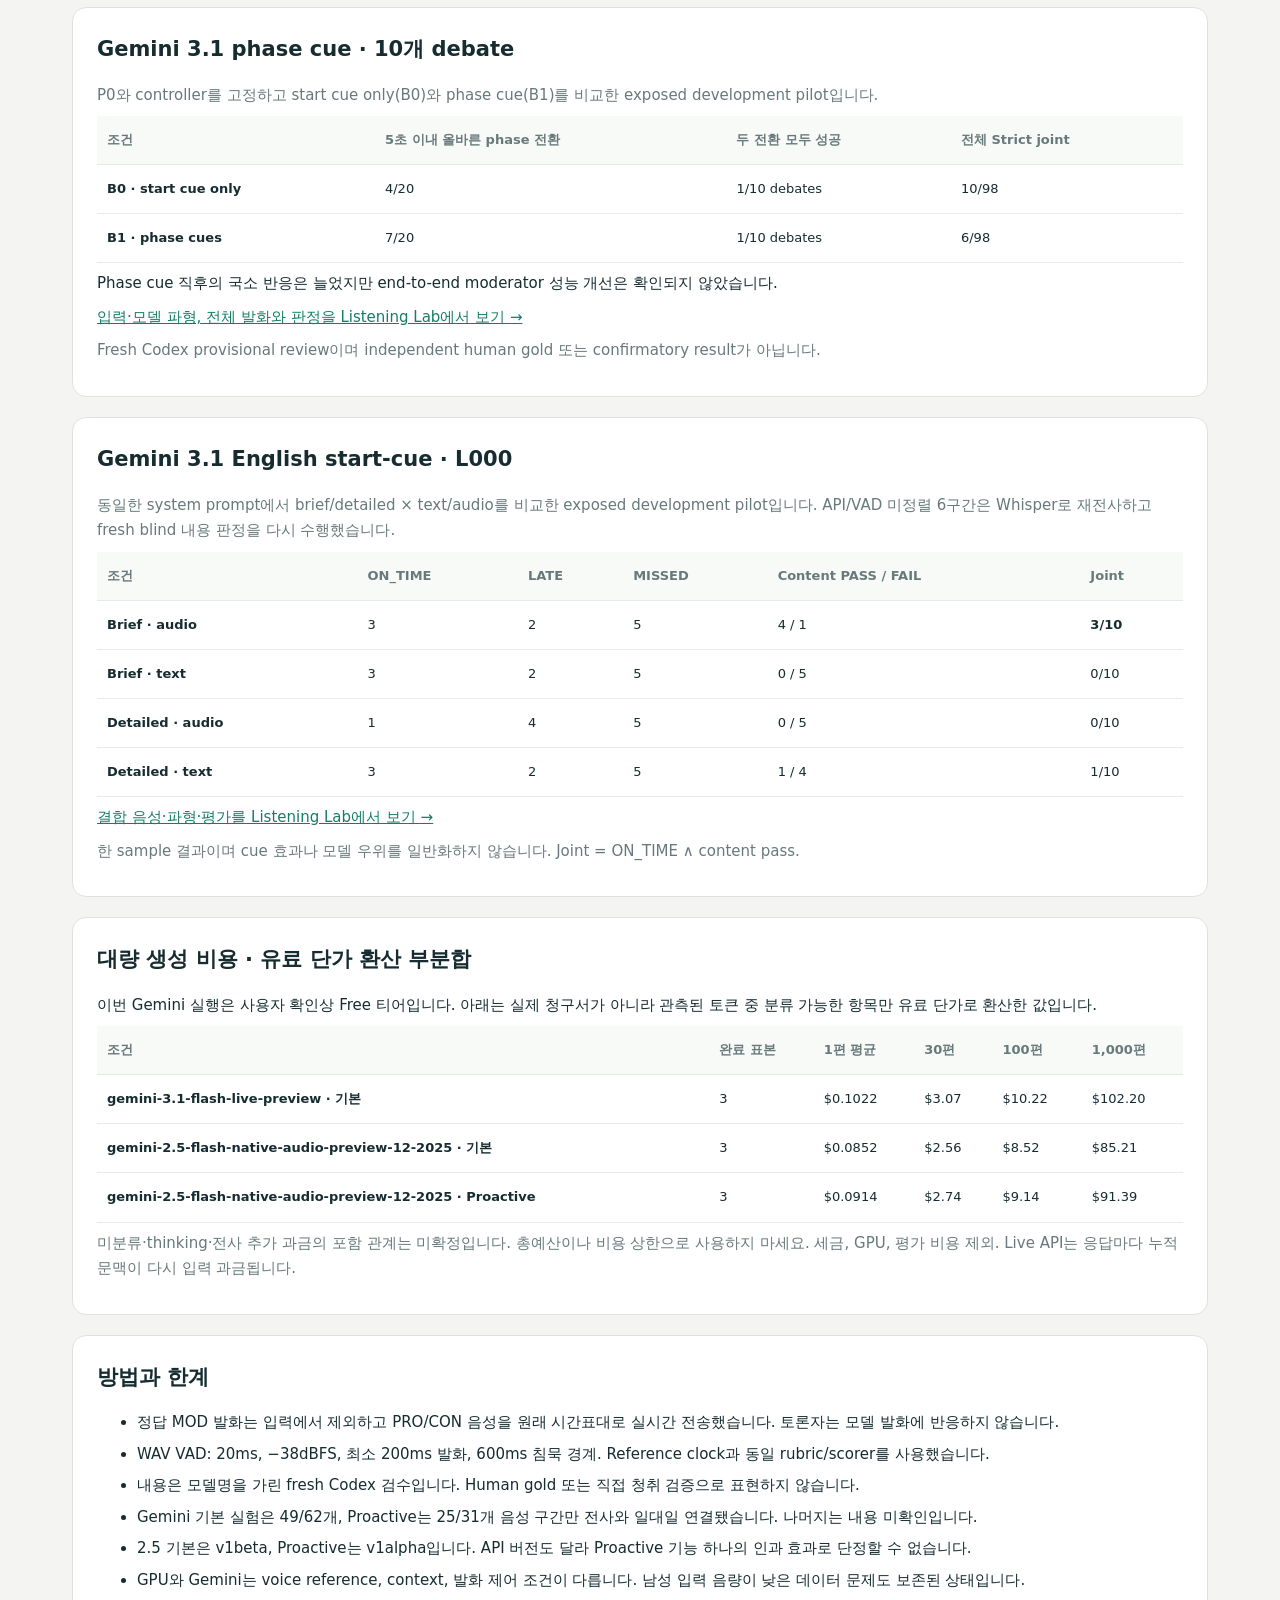
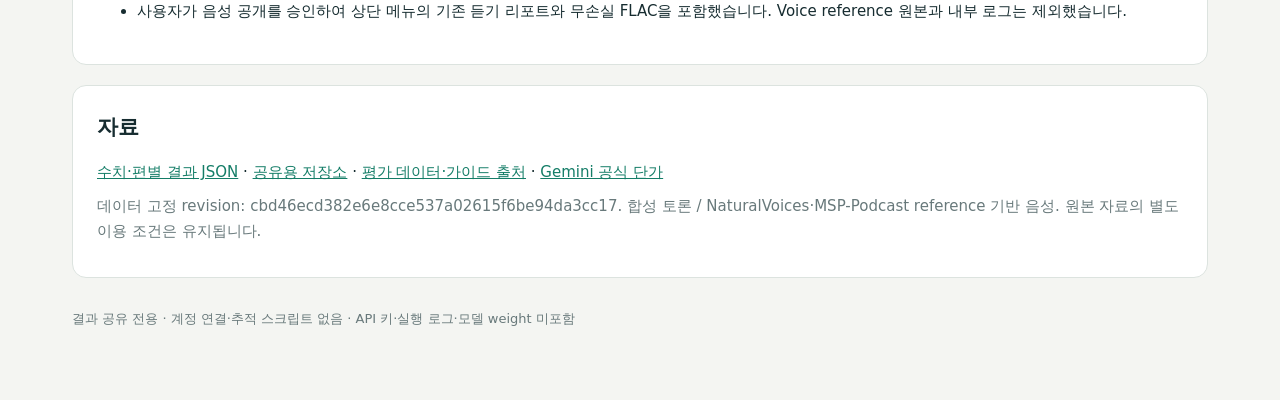
==== commit d7fc72ff: "Publish GPT-Live ten-case listening report" ====
--- a/index.html
+++ b/index.html
@@ -1,9 +1,14 @@
-<!doctype html><html lang="ko"><head><meta charset="utf-8"><meta name="viewport" content="width=device-width,initial-scale=1"><meta name="description" content="토론 사회자 음성 모델 평가 결과: PersonaPlex, RL-Seamless, Gemini Live와 Proactive 비교"><title>Moderator Audio Eval · 연구 결과</title><style>
+<!doctype html><html lang="ko"><head><meta charset="utf-8"><meta name="viewport" content="width=device-width,initial-scale=1"><meta name="description" content="토론 사회자 음성 모델 평가 결과: GPT-Live, PersonaPlex, RL-Seamless, Gemini Live와 Proactive"><title>Moderator Audio Eval · 연구 결과</title><style>
 :root{color-scheme:light}*{box-sizing:border-box}body{margin:0;background:#f4f5f2;color:#162c30;font:15px/1.7 system-ui,-apple-system,sans-serif}main{max-width:1180px;margin:auto;padding:40px 22px}h1{font-size:clamp(28px,5vw,44px);letter-spacing:-1.4px;margin:10px 0}h2{font-size:21px;margin:0 0 15px}h3{margin:8px 0}.eyebrow{color:#147d67;letter-spacing:2px;font-size:12px;font-weight:800}.muted{color:#68797b}.panel{background:white;border:1px solid #dce3df;border-radius:14px;padding:24px;margin:20px 0}.notice{background:#e8f1eb;border-left:4px solid #147d67;padding:18px;border-radius:6px}.scroll{overflow:auto}table{border-collapse:collapse;width:100%;font-size:13px}th,td{text-align:left;padding:13px 10px;border-bottom:1px solid #e5ece6;white-space:nowrap}thead{color:#68797b;background:#f8faf8}.grid{display:grid;grid-template-columns:1fr 1fr;gap:20px}a{color:#147d67}p{margin:8px 0}li{margin:6px 0}.tag{display:inline-block;border:1px solid #b6d5c9;padding:3px 10px;border-radius:20px;font-size:12px;color:#147d67}footer{font-size:13px;color:#68797b;margin:30px 0}@media(max-width:700px){.grid{grid-template-columns:1fr}.panel{padding:17px}main{padding:24px 14px}}
-</style></head><body><nav style="padding:12px 20px;background:#162c30;display:flex;gap:20px;flex-wrap:wrap"><a style="color:white" href="index.html">요약</a><a style="color:white" href="gpu.html">GPU 모델</a><a style="color:white" href="gemini.html">Gemini 3.1 / 2.5</a><a style="color:white" href="proactive.html">2.5 기본 / Proactive</a><a style="color:white" href="startcue.html">3.1 Start cue</a></nav><main><header><div class="eyebrow">RESEARCH / RESULTS SNAPSHOT</div><h1>토론 사회자 모델, 얼마나 잘 개입하는가?</h1><p class="muted">PersonaPlex · RL-Seamless · Gemini Live 기본 / Proactive</p><span class="tag">2026-09-09 공개 스냅샷</span> <span class="tag">AI 잠정 평가</span></header>
+</style></head><body>
+<nav style="padding:12px 20px;background:#162c30;display:flex;gap:20px;flex-wrap:wrap"><a style="color:white" href="index.html">요약</a><a style="color:white" href="gpt-live-gap-only-cap2s-10/">GPT-Live 10-case</a><a style="color:white" href="gpu.html">GPU 모델</a><a style="color:white" href="gemini.html">Gemini 3.1 / 2.5</a><a style="color:white" href="proactive.html">2.5 기본 / Proactive</a><a style="color:white" href="startcue.html">3.1 Start cue</a></nav>
+<main><header><div class="eyebrow">RESEARCH / RESULTS SNAPSHOT</div><h1>토론 사회자 모델, 얼마나 잘 개입하는가?</h1><p class="muted">GPT-Live · PersonaPlex · RL-Seamless · Gemini Live 기본 / Proactive</p><span class="tag">2026-09-13 공개 스냅샷</span> <span class="tag">AI 잠정 평가</span></header>
 <section class="notice"><strong>말하는 시점과 말한 내용은 별개입니다.</strong><p>동일한 가이드로 timing, content, Joint와 추가 발화 위반을 구분했습니다. 소규모 탐색 실험이며 모델 순위나 확정 성능을 뜻하지 않습니다.</p></section>
 <section class="panel"><h2>결과 요약</h2><p class="muted">GPU는 로컬 리포트에 기록된 공통 완료 범위, Gemini는 L000–L002 각 3편입니다. 분모가 달라 행 전체를 단순 순위로 비교하면 안 됩니다.</p><div class="scroll"><table><thead><tr><th>모델 / 조건</th><th>생성 완료</th><th>표의 평가 범위</th><th>ON_TIME</th><th>Joint 통과</th><th>Joint 미확인</th><th>추가 발화 위반*</th></tr></thead><tbody><tr><th>PersonaPlex</th><td>30</td><td>2편 / 20개</td><td>11/20</td><td>0/20</td><td>3</td><td>별도 집계 없음</td></tr><tr><th>RL-Seamless</th><td>2</td><td>2편 / 20개</td><td>5/20</td><td>1/20</td><td>3</td><td>별도 집계 없음</td></tr><tr><th>Gemini 3.1 Live</th><td>3</td><td>3편 / 28개</td><td>7/28</td><td>2/28</td><td>1</td><td>2</td></tr><tr><th>Gemini 2.5 Live · 기본</th><td>3</td><td>3편 / 28개</td><td>3/28</td><td>0/28</td><td>1</td><td>19</td></tr><tr><th>Gemini 2.5 Live · Proactive</th><td>3</td><td>3편 / 28개</td><td>5/28</td><td>1/28</td><td>1</td><td>15</td></tr></tbody></table></div><p class="muted">Joint = ON_TIME ∧ 내용 통과. 미확인은 실패로 바꾸지 않습니다. *추가 발화 위반은 AI 판정 건수이며 전체 발화 대비 비율이 아닙니다.</p><p class="muted">GPU 리포트 기준 시각: 2026-09-08 22:17:51 KST · 공통 토론: L000, L001 · 이후 실행 상태를 실시간 반영하지 않습니다.</p></section>
 <div class="grid"><section class="panel"><h2>Gemini에서 확인한 문제</h2><ul><li>Crossfire를 열어야 할 때 opening 발언권을 다시 주는 등 진행 단계를 혼동했습니다.</li><li>10초 남음 안내 대신 발언을 바로 종료하거나 closing으로 넘어가는 오류가 있었습니다.</li><li>Proactive 조건에서도 시간 관리 문제가 남았습니다. 28개 개입 중 Joint 통과는 1건, 미확인 1건입니다.</li></ul></section><section class="panel"><h2>기준선과 해석</h2><p>동일 Gemini 3편의 timing 기준선: always silent 0/28, every-trigger deadline oracle 27/28, on_pause 24/28.</p><p>on_pause는 실제 음성 감지가 아닌 <strong>주석상 발화 종료시각</strong>을 이용한 oracle입니다. 정답 사회자 구간의 빈틈이 정적 입력에 남아 있어 유리한 조건입니다.</p></section></div>
-<!-- PHASE_CUE_PERFORMANCE_SECTION --><section class="panel"><h2>Gemini 3.1 phase cue · 10개 debate</h2><p class="muted">P0와 controller를 고정하고 start cue only(B0)와 phase cue(B1)를 비교한 exposed development pilot입니다.</p><div class="scroll"><table><thead><tr><th>조건</th><th>5초 이내 올바른 phase 전환</th><th>두 전환 모두 성공</th><th>전체 Strict joint</th></tr></thead><tbody><tr><th>B0 · start cue only</th><td>4/20</td><td>1/10 debates</td><td>10/98</td></tr><tr><th>B1 · phase cues</th><td>7/20</td><td>1/10 debates</td><td>6/98</td></tr></tbody></table></div><p>Phase cue 직후의 국소 반응은 늘었지만 end-to-end moderator 성능 개선은 확인되지 않았습니다.</p><p><a href="phase-cue-performance.html">입력·모델 파형, 전체 발화와 판정을 Listening Lab에서 보기 →</a></p><p class="muted">Fresh Codex provisional review이며 independent human gold 또는 confirmatory result가 아닙니다.</p></section><!-- STARTCUE_SECTION --><section class="panel"><h2>Gemini 3.1 English start-cue · L000</h2><p class="muted">동일한 system prompt에서 brief/detailed × text/audio를 비교한 exposed development pilot입니다. API/VAD 미정렬 6구간은 Whisper로 재전사하고 fresh blind 내용 판정을 다시 수행했습니다.</p><div class="scroll"><table><thead><tr><th>조건</th><th>ON_TIME</th><th>LATE</th><th>MISSED</th><th>Content PASS / FAIL</th><th>Joint</th></tr></thead><tbody><tr><th>Brief · audio</th><td>3</td><td>2</td><td>5</td><td>4 / 1</td><td><strong>3/10</strong></td></tr><tr><th>Brief · text</th><td>3</td><td>2</td><td>5</td><td>0 / 5</td><td>0/10</td></tr><tr><th>Detailed · audio</th><td>1</td><td>4</td><td>5</td><td>0 / 5</td><td>0/10</td></tr><tr><th>Detailed · text</th><td>3</td><td>2</td><td>5</td><td>1 / 4</td><td>1/10</td></tr></tbody></table></div><p><a href="startcue.html">결합 음성·파형·평가를 Listening Lab에서 보기 →</a></p><p class="muted">한 sample 결과이며 cue 효과나 모델 우위를 일반화하지 않습니다. Joint = ON_TIME ∧ content pass.</p></section><section class="panel"><h2>대량 생성 비용 · 유료 단가 환산 부분합</h2><p>이번 Gemini 실행은 사용자 확인상 Free 티어입니다. 아래는 실제 청구서가 아니라 관측된 토큰 중 분류 가능한 항목만 유료 단가로 환산한 값입니다.</p><div class="scroll"><table><thead><tr><th>조건</th><th>완료 표본</th><th>1편 평균</th><th>30편</th><th>100편</th><th>1,000편</th></tr></thead><tbody><tr><th>gemini-3.1-flash-live-preview · 기본</th><td>3</td><td>$0.1022</td><td>$3.07</td><td>$10.22</td><td>$102.20</td></tr><tr><th>gemini-2.5-flash-native-audio-preview-12-2025 · 기본</th><td>3</td><td>$0.0852</td><td>$2.56</td><td>$8.52</td><td>$85.21</td></tr><tr><th>gemini-2.5-flash-native-audio-preview-12-2025 · Proactive</th><td>3</td><td>$0.0914</td><td>$2.74</td><td>$9.14</td><td>$91.39</td></tr></tbody></table></div><p class="muted">미분류·thinking·전사 추가 과금의 포함 관계는 미확정입니다. 총예산이나 비용 상한으로 사용하지 마세요. 세금, GPU, 평가 비용 제외. Live API는 응답마다 누적 문맥이 다시 입력 과금됩니다.</p></section>
+
+<section class="panel"><h2>GPT-Live gap-only duplex · 10개 debate</h2><p class="muted">등록된 moderator gap에서만 participant 입력을 gate하고, 무응답 gap은 2초까지만 재생한 latest renewal-30 pilot입니다.</p><div class="scroll"><table><thead><tr><th>Primary GT</th><th>ON_TIME</th><th>LATE</th><th>PREMATURE</th><th>MISSED</th><th>Content mean</th><th>Joint mean</th></tr></thead><tbody><tr><td>74</td><td>18</td><td>24</td><td>13</td><td>19</td><td>0.358</td><td>0.149</td></tr></tbody></table></div><p><a href="gpt-live-gap-only-cap2s-10/">10개 case의 입력·모델 파형, 전체 발화와 판정 듣기 →</a></p><p class="muted">Fresh blinded GPT-Luna provisional review이며 human gold가 아닙니다. L040의 종료 tail은 계획된 15초보다 짧은 14.48초로 mechanical FAIL을 보존했습니다.</p></section>
+<!-- PHASE_CUE_PERFORMANCE_SECTION -->
+<section class="panel"><h2>Gemini 3.1 phase cue · 10개 debate</h2><p class="muted">P0와 controller를 고정하고 start cue only(B0)와 phase cue(B1)를 비교한 exposed development pilot입니다.</p><div class="scroll"><table><thead><tr><th>조건</th><th>5초 이내 올바른 phase 전환</th><th>두 전환 모두 성공</th><th>전체 Strict joint</th></tr></thead><tbody><tr><th>B0 · start cue only</th><td>4/20</td><td>1/10 debates</td><td>10/98</td></tr><tr><th>B1 · phase cues</th><td>7/20</td><td>1/10 debates</td><td>6/98</td></tr></tbody></table></div><p>Phase cue 직후의 국소 반응은 늘었지만 end-to-end moderator 성능 개선은 확인되지 않았습니다.</p><p><a href="phase-cue-performance.html">입력·모델 파형, 전체 발화와 판정을 Listening Lab에서 보기 →</a></p><p class="muted">Fresh Codex provisional review이며 independent human gold 또는 confirmatory result가 아닙니다.</p></section><!-- STARTCUE_SECTION --><section class="panel"><h2>Gemini 3.1 English start-cue · L000</h2><p class="muted">동일한 system prompt에서 brief/detailed × text/audio를 비교한 exposed development pilot입니다. API/VAD 미정렬 6구간은 Whisper로 재전사하고 fresh blind 내용 판정을 다시 수행했습니다.</p><div class="scroll"><table><thead><tr><th>조건</th><th>ON_TIME</th><th>LATE</th><th>MISSED</th><th>Content PASS / FAIL</th><th>Joint</th></tr></thead><tbody><tr><th>Brief · audio</th><td>3</td><td>2</td><td>5</td><td>4 / 1</td><td><strong>3/10</strong></td></tr><tr><th>Brief · text</th><td>3</td><td>2</td><td>5</td><td>0 / 5</td><td>0/10</td></tr><tr><th>Detailed · audio</th><td>1</td><td>4</td><td>5</td><td>0 / 5</td><td>0/10</td></tr><tr><th>Detailed · text</th><td>3</td><td>2</td><td>5</td><td>1 / 4</td><td>1/10</td></tr></tbody></table></div><p><a href="startcue.html">결합 음성·파형·평가를 Listening Lab에서 보기 →</a></p><p class="muted">한 sample 결과이며 cue 효과나 모델 우위를 일반화하지 않습니다. Joint = ON_TIME ∧ content pass.</p></section><section class="panel"><h2>대량 생성 비용 · 유료 단가 환산 부분합</h2><p>이번 Gemini 실행은 사용자 확인상 Free 티어입니다. 아래는 실제 청구서가 아니라 관측된 토큰 중 분류 가능한 항목만 유료 단가로 환산한 값입니다.</p><div class="scroll"><table><thead><tr><th>조건</th><th>완료 표본</th><th>1편 평균</th><th>30편</th><th>100편</th><th>1,000편</th></tr></thead><tbody><tr><th>gemini-3.1-flash-live-preview · 기본</th><td>3</td><td>$0.1022</td><td>$3.07</td><td>$10.22</td><td>$102.20</td></tr><tr><th>gemini-2.5-flash-native-audio-preview-12-2025 · 기본</th><td>3</td><td>$0.0852</td><td>$2.56</td><td>$8.52</td><td>$85.21</td></tr><tr><th>gemini-2.5-flash-native-audio-preview-12-2025 · Proactive</th><td>3</td><td>$0.0914</td><td>$2.74</td><td>$9.14</td><td>$91.39</td></tr></tbody></table></div><p class="muted">미분류·thinking·전사 추가 과금의 포함 관계는 미확정입니다. 총예산이나 비용 상한으로 사용하지 마세요. 세금, GPU, 평가 비용 제외. Live API는 응답마다 누적 문맥이 다시 입력 과금됩니다.</p></section>
 <section class="panel"><h2>방법과 한계</h2><ul><li>정답 MOD 발화는 입력에서 제외하고 PRO/CON 음성을 원래 시간표대로 실시간 전송했습니다. 토론자는 모델 발화에 반응하지 않습니다.</li><li>WAV VAD: 20ms, −38dBFS, 최소 200ms 발화, 600ms 침묵 경계. Reference clock과 동일 rubric/scorer를 사용했습니다.</li><li>내용은 모델명을 가린 fresh Codex 검수입니다. Human gold 또는 직접 청취 검증으로 표현하지 않습니다.</li><li>Gemini 기본 실험은 49/62개, Proactive는 25/31개 음성 구간만 전사와 일대일 연결됐습니다. 나머지는 내용 미확인입니다.</li><li>2.5 기본은 v1beta, Proactive는 v1alpha입니다. API 버전도 달라 Proactive 기능 하나의 인과 효과로 단정할 수 없습니다.</li><li>GPU와 Gemini는 voice reference, context, 발화 제어 조건이 다릅니다. 남성 입력 음량이 낮은 데이터 문제도 보존된 상태입니다.</li><li>사용자가 음성 공개를 승인하여 상단 메뉴의 기존 듣기 리포트와 무손실 FLAC을 포함했습니다. Voice reference 원본과 내부 로그는 제외했습니다.</li></ul></section>
-<section class="panel"><h2>자료</h2><p><a href="results.json">수치·편별 결과 JSON</a> · <a href="https://github.com/yoonjune/moderator-audio-eval">공유용 저장소</a> · <a href="https://github.com/yoonjune/debate-taxonomy-generator">평가 데이터·가이드 출처</a> · <a href="https://ai.google.dev/gemini-api/docs/pricing">Gemini 공식 단가</a></p><p class="muted">데이터 고정 revision: cbd46ecd382e6e8cce537a02615f6be94da3cc17. 합성 토론 / NaturalVoices·MSP-Podcast reference 기반 음성. 원본 자료의 별도 이용 조건은 유지됩니다.</p></section><footer>결과 공유 전용 · 계정 연결·추적 스크립트 없음 · API 키·실행 로그·모델 weight 미포함</footer></main></body></html>+<section class="panel"><h2>자료</h2><p><a href="results.json">수치·편별 결과 JSON</a> · <a href="https://github.com/yoonjune/moderator-audio-eval">공유용 저장소</a> · <a href="https://github.com/yoonjune/debate-taxonomy-generator">평가 데이터·가이드 출처</a> · <a href="https://ai.google.dev/gemini-api/docs/pricing">Gemini 공식 단가</a></p><p class="muted">데이터 고정 revision: cbd46ecd382e6e8cce537a02615f6be94da3cc17. 합성 토론 / NaturalVoices·MSP-Podcast reference 기반 음성. 원본 자료의 별도 이용 조건은 유지됩니다.</p></section><footer>결과 공유 전용 · 계정 연결·추적 스크립트 없음 · API 키·실행 로그·모델 weight 미포함</footer></main></body></html>
